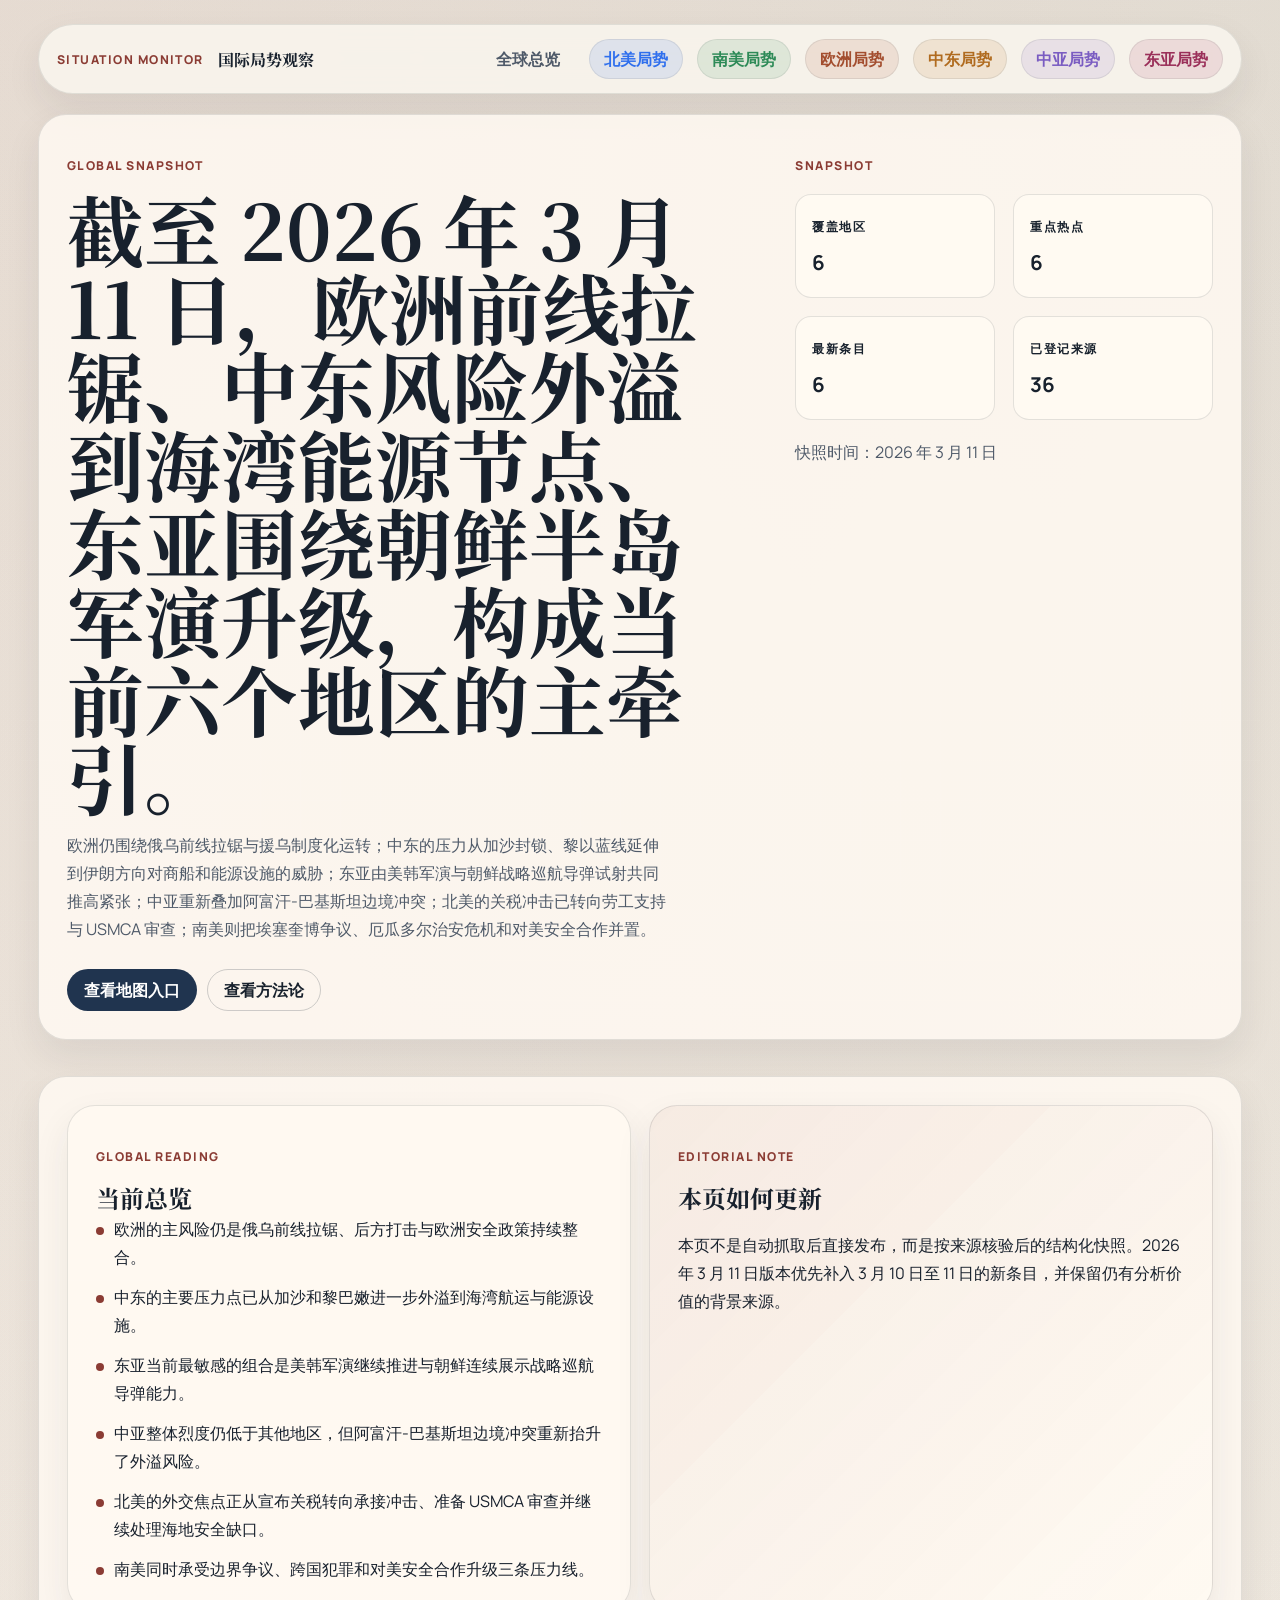
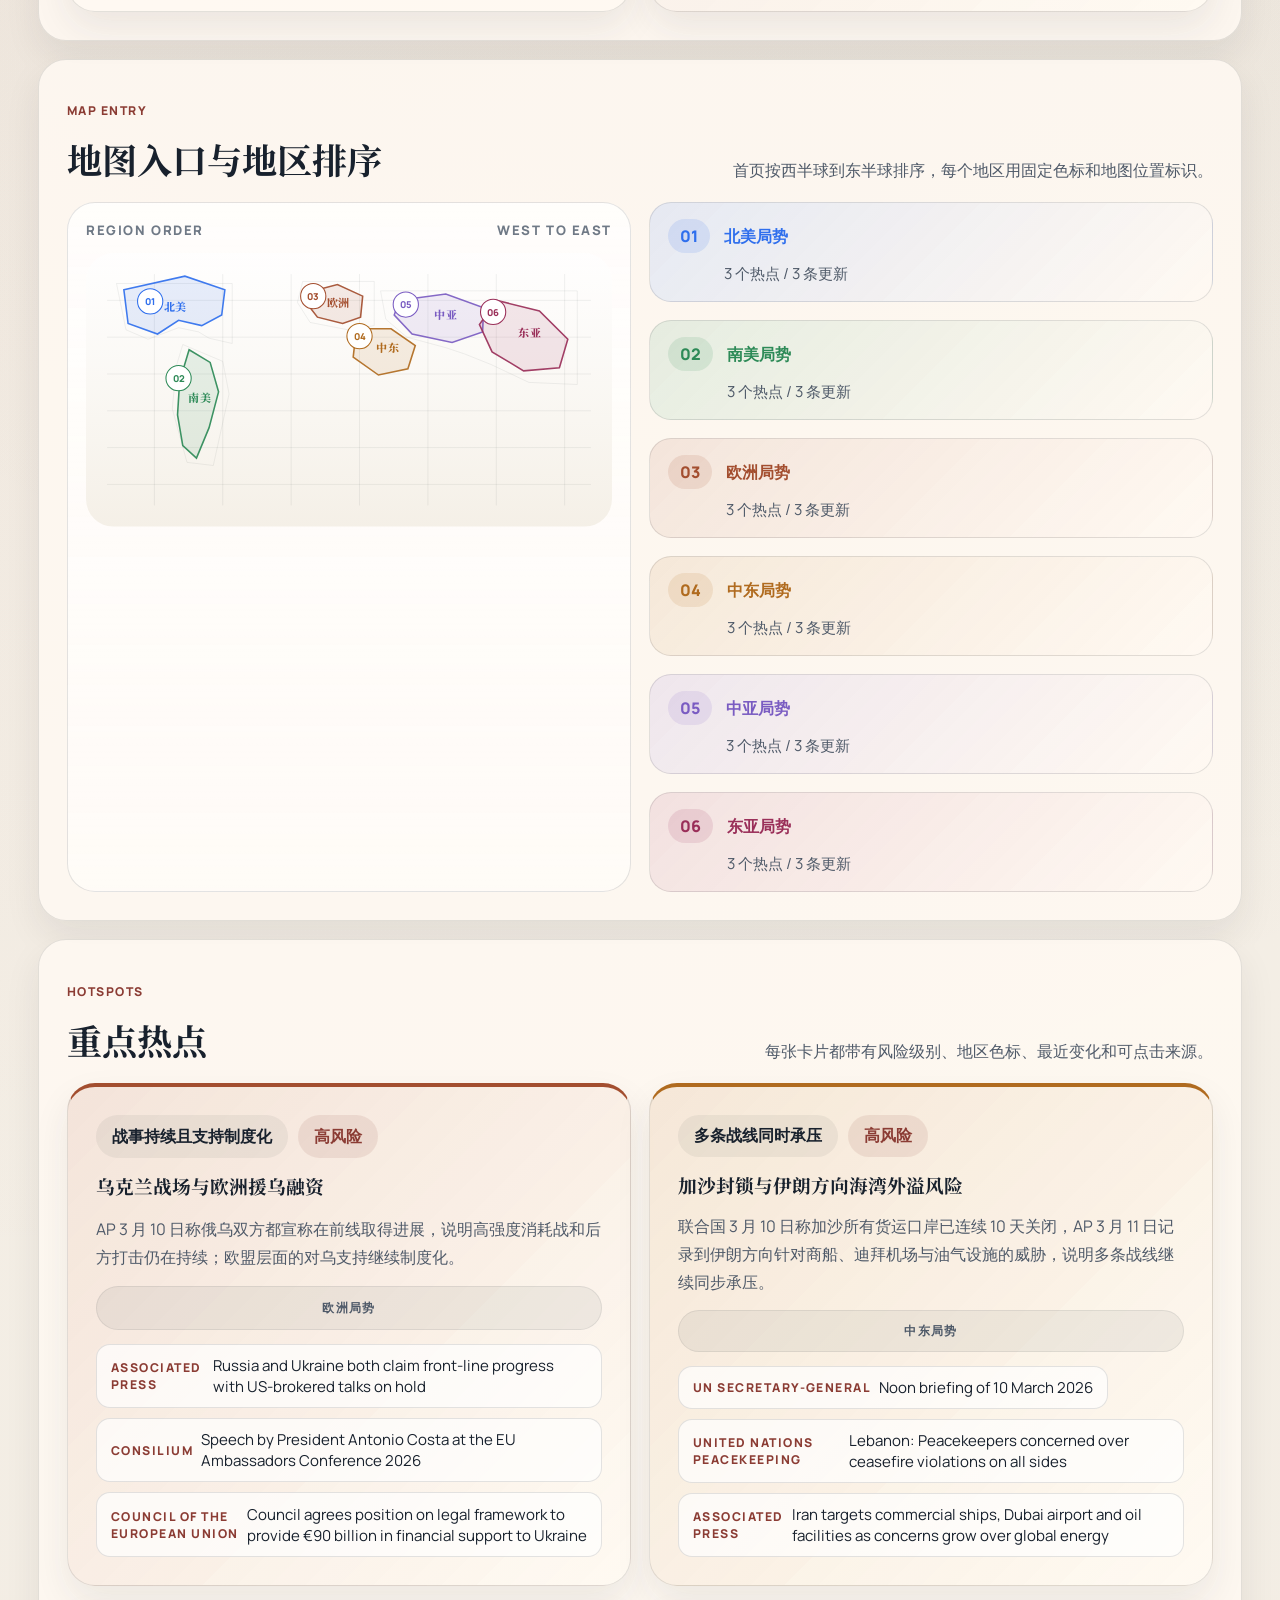
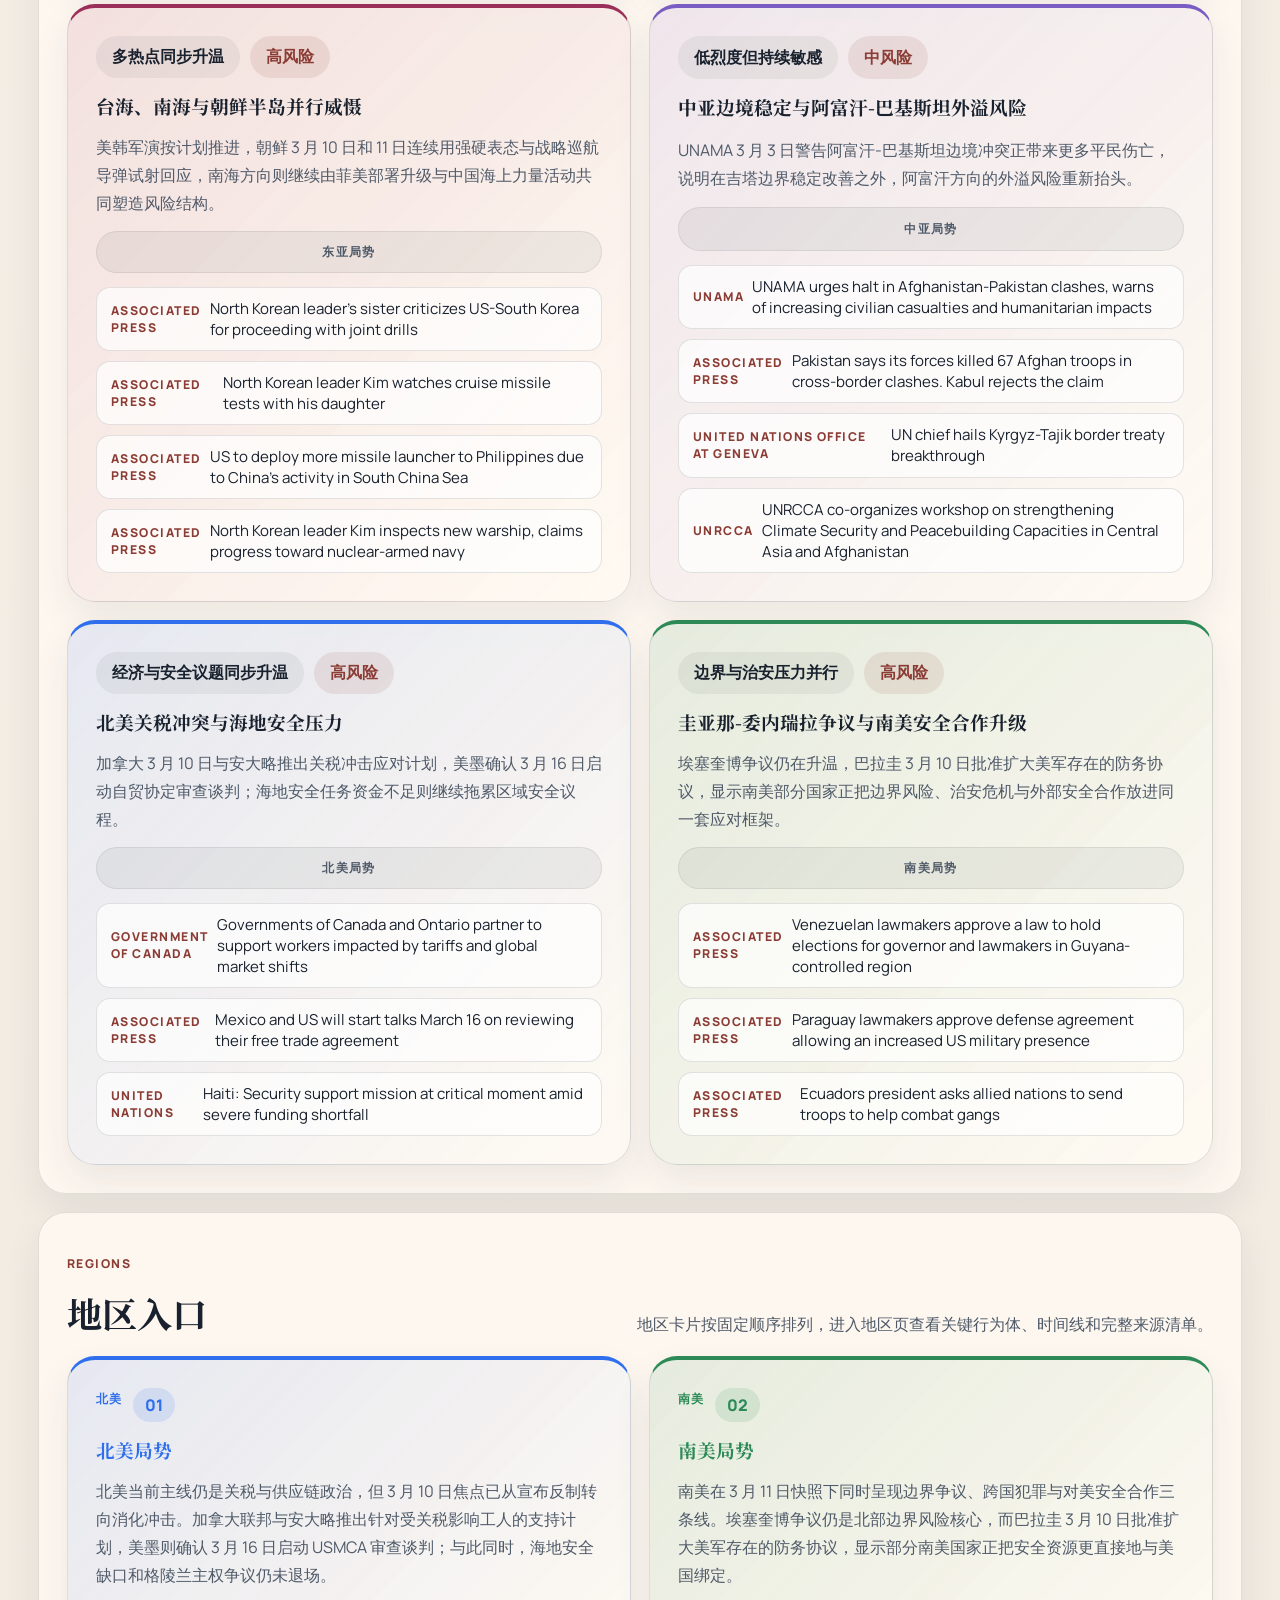
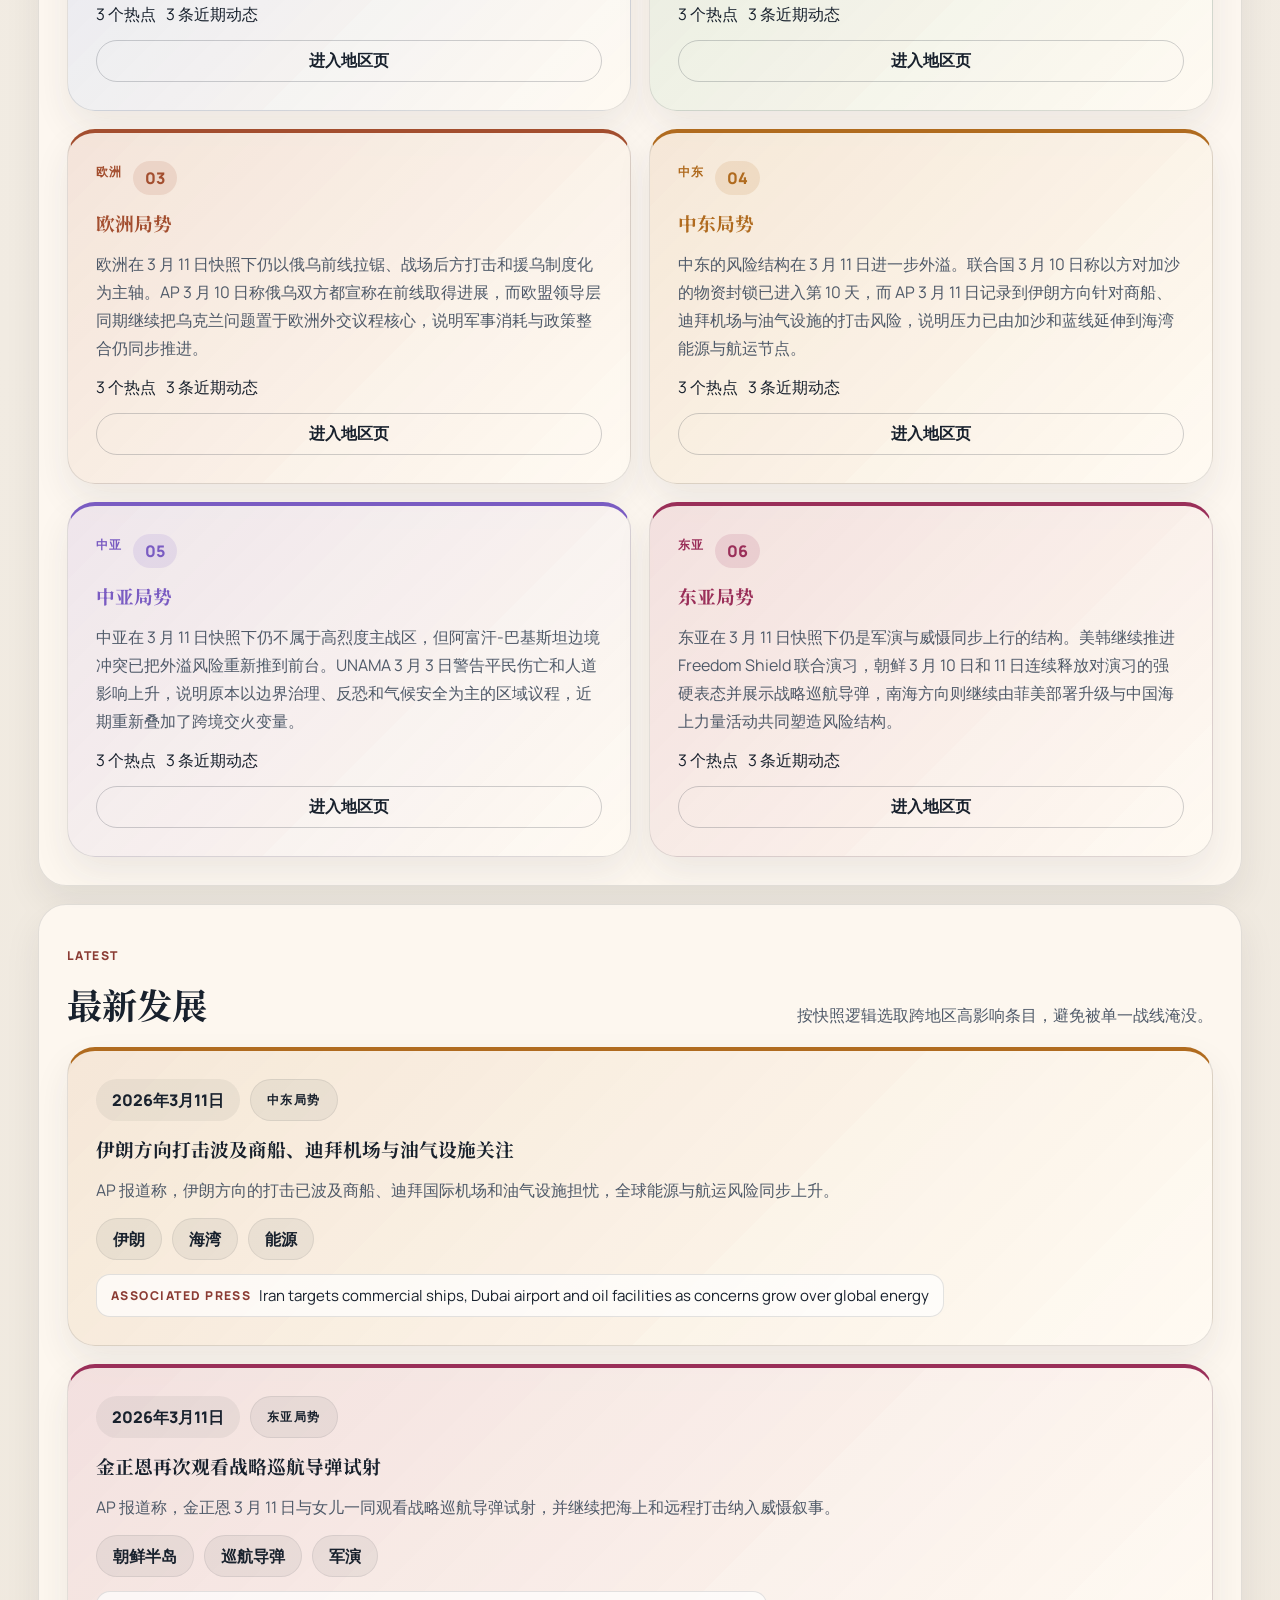
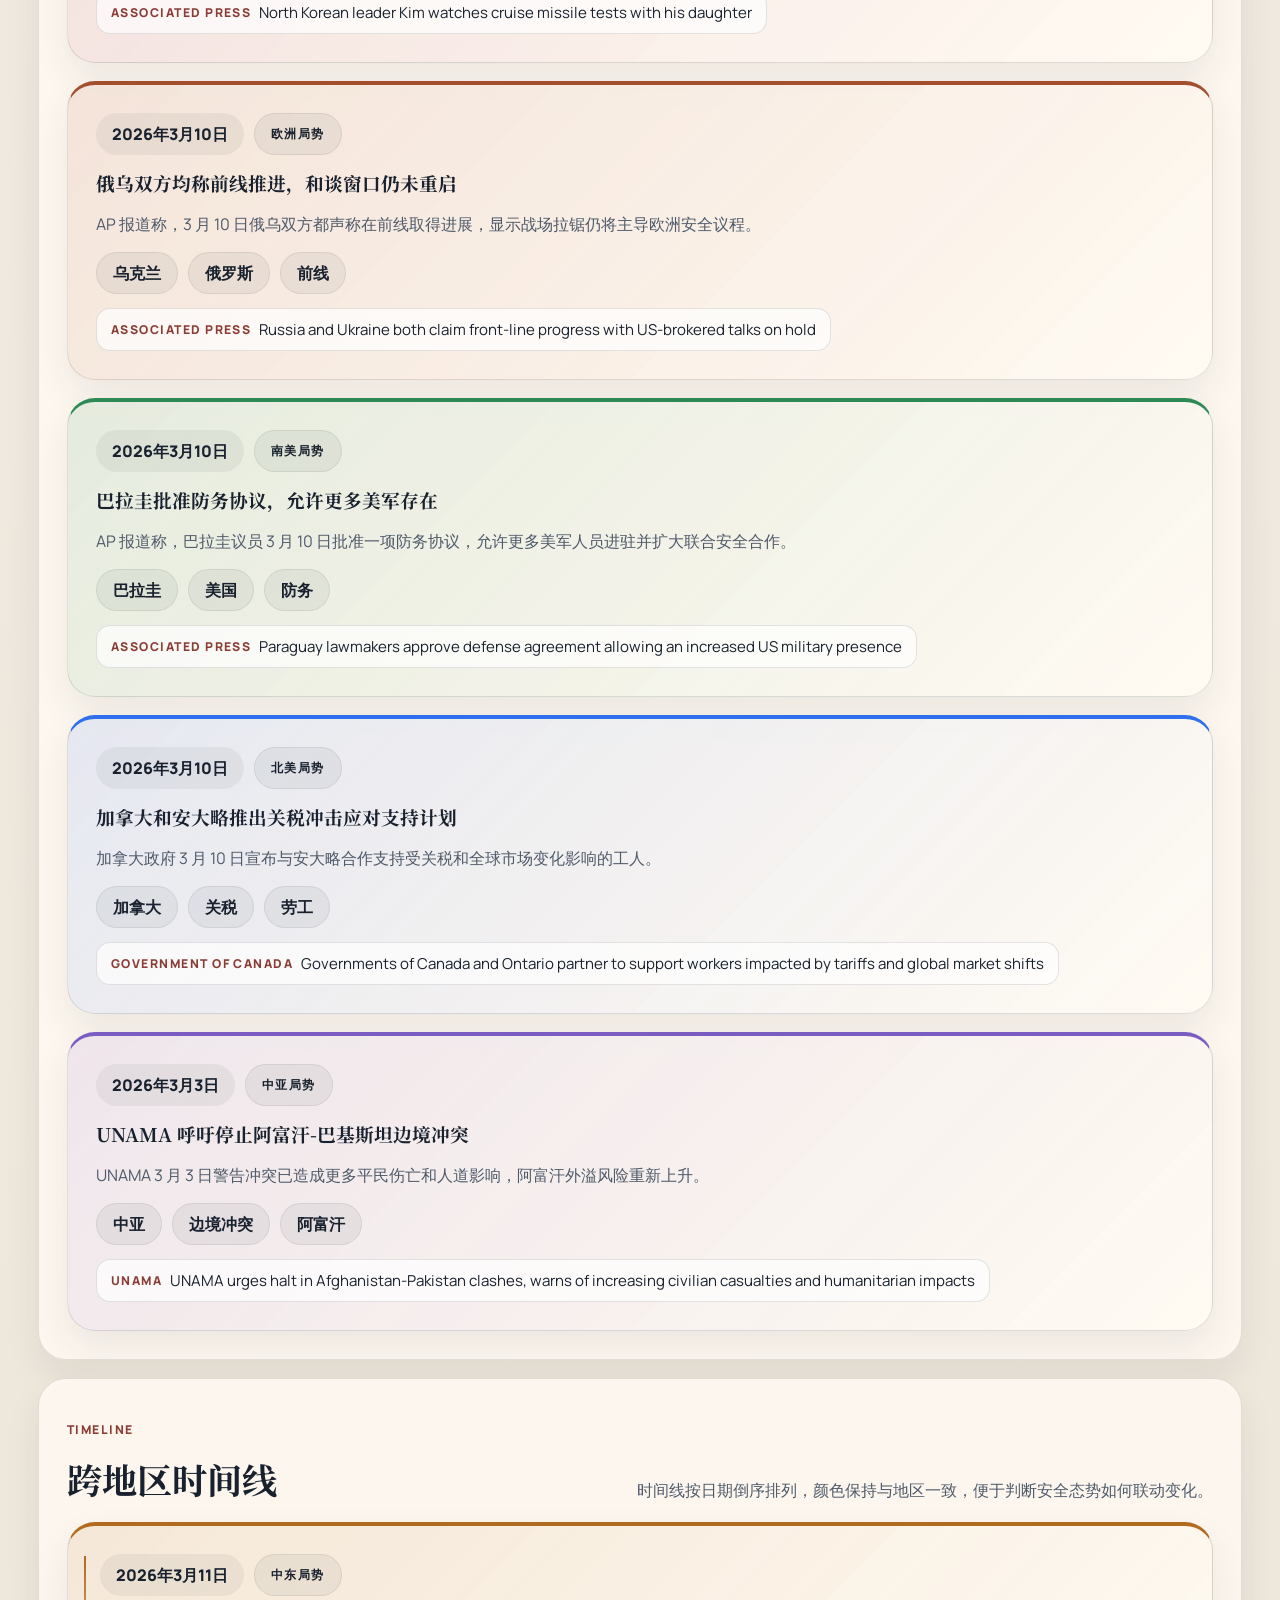
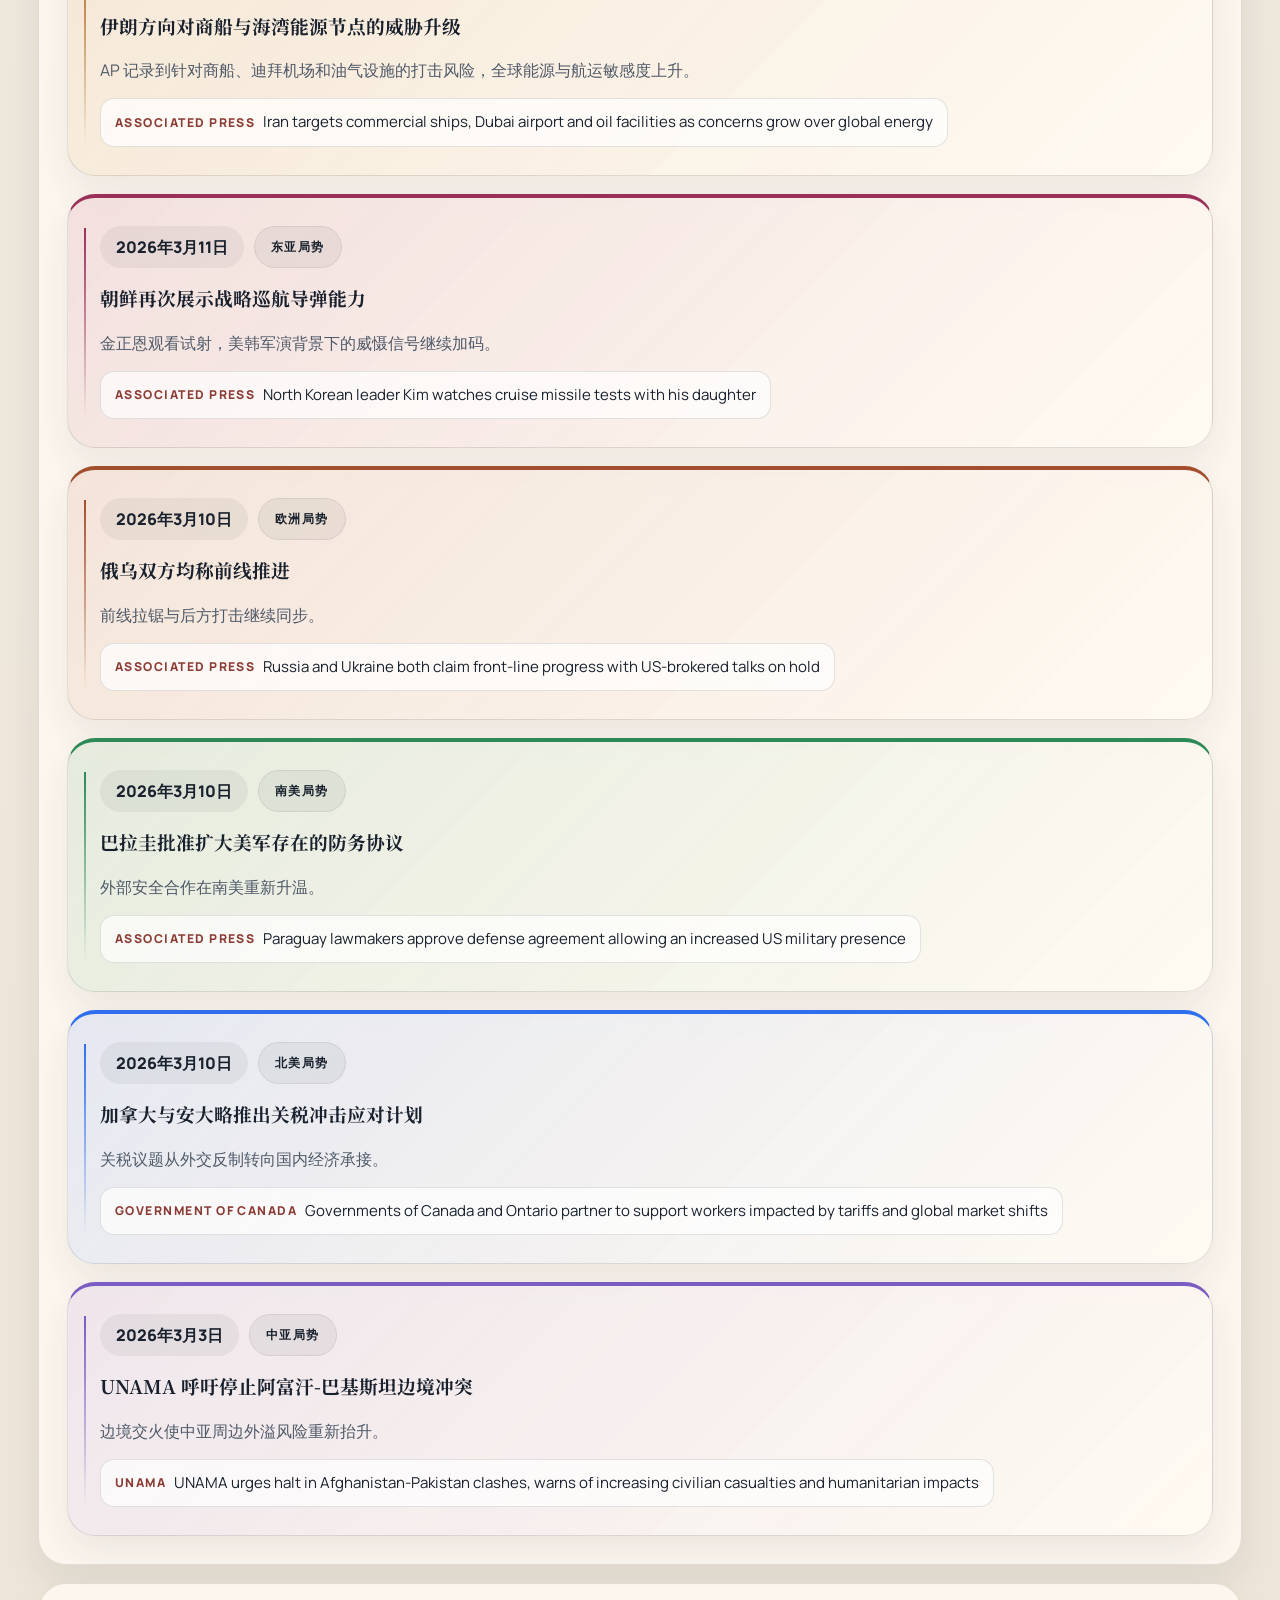
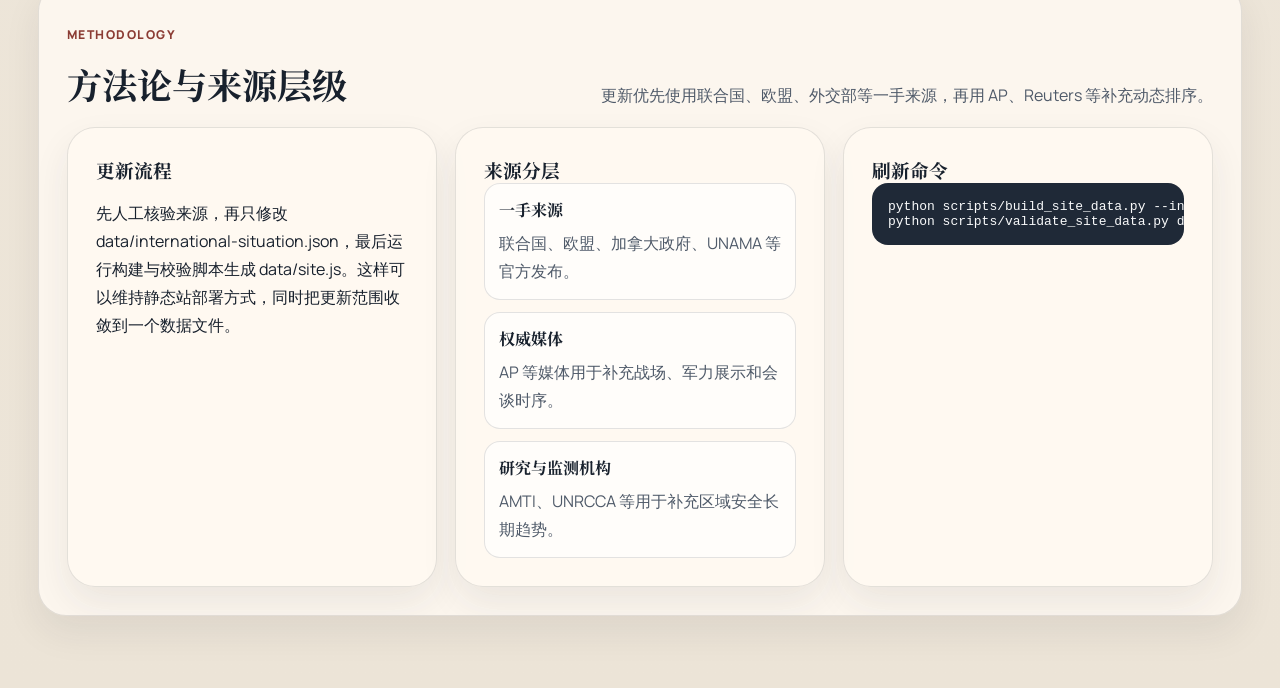
==== index.html @ 457fbe52 "Add files via upload" ====
<!DOCTYPE html>
<html lang="zh-CN">
  <head>
    <meta charset="UTF-8" />
    <meta name="viewport" content="width=device-width, initial-scale=1" />
    <meta name="theme-color" content="#f4efe6" />
    <title>国际局势观察</title>
    <meta
      name="description"
      content="基于可核验来源的全球与分地区国际局势快照，覆盖东亚、中亚、中东、欧洲、北美与南美。"
    />
    <link rel="preconnect" href="https://fonts.googleapis.com" />
    <link rel="preconnect" href="https://fonts.gstatic.com" crossorigin />
    <link
      href="https://fonts.googleapis.com/css2?family=Manrope:wght@400;500;700;800&family=Noto+Serif+SC:wght@600;700&display=swap"
      rel="stylesheet"
    />
    <link rel="stylesheet" href="./styles.css" />
    <script src="./data/site.js"></script>
    <script src="./app.js" defer></script>
  </head>
  <body data-page="home">
    <a class="skip-link" href="#main-content">跳到正文</a>

    <div class="page-shell">
      <div class="paper-noise" aria-hidden="true"></div>

      <header class="topbar">
        <a class="brand" href="./index.html">
          <span class="brand-kicker">Situation Monitor</span>
          <strong>国际局势观察</strong>
        </a>
        <nav class="topnav" id="topnav" aria-label="主导航"></nav>
      </header>

      <main id="main-content" class="main-layout">
        <section class="hero">
          <div class="hero-copy">
            <p class="eyebrow">Global Snapshot</p>
            <h1 id="hero-title">正在加载全球快照</h1>
            <p class="hero-summary" id="hero-dek"></p>
            <div class="hero-actions">
              <a class="button button-primary" href="#map-title">查看地图入口</a>
              <a class="button button-secondary" href="#methodology">查看方法论</a>
            </div>
          </div>

          <aside class="hero-panel" aria-label="数据状态">
            <p class="eyebrow">Snapshot</p>
            <ul class="stat-grid" id="stat-grid"></ul>
            <p class="hero-note" id="last-updated-label"></p>
          </aside>
        </section>

        <section class="section intro-grid">
          <article class="panel">
            <p class="section-kicker">Global Reading</p>
            <h2>当前总览</h2>
            <div class="bullet-list" id="overview-points"></div>
          </article>
          <article class="panel panel-emphasis">
            <p class="section-kicker">Editorial Note</p>
            <h2>本页如何更新</h2>
            <p id="snapshot-note"></p>
          </article>
        </section>

        <section class="section" aria-labelledby="map-title">
          <div class="section-header">
            <div>
              <p class="section-kicker">Map Entry</p>
              <h2 id="map-title">地图入口与地区排序</h2>
            </div>
            <p class="section-copy">首页按西半球到东半球排序，每个地区用固定色标和地图位置标识。</p>
          </div>
          <div class="map-layout">
            <div class="map-board" id="map-board" aria-label="世界分区入口图"></div>
            <div class="map-directory" id="map-directory"></div>
          </div>
        </section>

        <section class="section" id="hotspots" aria-labelledby="hotspots-title">
          <div class="section-header">
            <div>
              <p class="section-kicker">Hotspots</p>
              <h2 id="hotspots-title">重点热点</h2>
            </div>
            <p class="section-copy">每张卡片都带有风险级别、地区色标、最近变化和可点击来源。</p>
          </div>
          <div class="card-grid hotspot-grid" id="hotspot-grid"></div>
        </section>

        <section class="section" aria-labelledby="regions-title">
          <div class="section-header">
            <div>
              <p class="section-kicker">Regions</p>
              <h2 id="regions-title">地区入口</h2>
            </div>
            <p class="section-copy">地区卡片按固定顺序排列，进入地区页查看关键行为体、时间线和完整来源清单。</p>
          </div>
          <div class="card-grid region-grid" id="region-grid"></div>
        </section>

        <section class="section" aria-labelledby="latest-title">
          <div class="section-header">
            <div>
              <p class="section-kicker">Latest</p>
              <h2 id="latest-title">最新发展</h2>
            </div>
            <p class="section-copy">按快照逻辑选取跨地区高影响条目，避免被单一战线淹没。</p>
          </div>
          <div class="development-list" id="latest-list"></div>
        </section>

        <section class="section" aria-labelledby="timeline-title">
          <div class="section-header">
            <div>
              <p class="section-kicker">Timeline</p>
              <h2 id="timeline-title">跨地区时间线</h2>
            </div>
            <p class="section-copy">时间线按日期倒序排列，颜色保持与地区一致，便于判断安全态势如何联动变化。</p>
          </div>
          <ol class="timeline-list" id="timeline-list"></ol>
        </section>

        <section class="section" id="methodology" aria-labelledby="methodology-title">
          <div class="section-header">
            <div>
              <p class="section-kicker">Methodology</p>
              <h2 id="methodology-title">方法论与来源层级</h2>
            </div>
            <p class="section-copy">更新优先使用联合国、欧盟、外交部等一手来源，再用 AP、Reuters 等补充动态排序。</p>
          </div>
          <div class="method-grid">
            <article class="panel">
              <h3>更新流程</h3>
              <p id="update-process"></p>
            </article>
            <article class="panel">
              <h3>来源分层</h3>
              <div class="source-group-list" id="source-group-list"></div>
            </article>
            <article class="panel">
              <h3>刷新命令</h3>
              <pre class="command-block"><code>python scripts/build_site_data.py --input data/international-situation.json --output data/site.js
python scripts/validate_site_data.py data/international-situation.json</code></pre>
            </article>
          </div>
        </section>
      </main>
    </div>
  </body>
</html>
---- styles.css ----
:root {
  --paper: #f4efe6;
  --paper-strong: #fffaf2;
  --ink: #18212d;
  --ink-soft: #4f5a69;
  --ink-muted: #6f7986;
  --line: rgba(24, 33, 45, 0.12);
  --line-strong: rgba(24, 33, 45, 0.2);
  --navy: #20344f;
  --brick: #8b3c34;
  --shadow: 0 16px 36px rgba(34, 41, 52, 0.08);
  --radius-xl: 28px;
  --radius-lg: 22px;
  --radius-md: 16px;
  --max-width: 1240px;
}

html {
  scroll-behavior: smooth;
  scroll-padding-top: 96px;
}

*,
*::before,
*::after {
  box-sizing: border-box;
}

body {
  margin: 0;
  min-height: 100vh;
  color: var(--ink);
  background:
    radial-gradient(circle at top left, rgba(139, 60, 52, 0.09), transparent 28%),
    radial-gradient(circle at top right, rgba(96, 113, 94, 0.1), transparent 24%),
    linear-gradient(180deg, #f6f1e8 0%, #f1ebe2 50%, #ece4d7 100%);
  font-family: "Manrope", "PingFang SC", "Microsoft YaHei", sans-serif;
  text-rendering: optimizeLegibility;
  -webkit-font-smoothing: antialiased;
}

img {
  display: block;
  max-width: 100%;
}

a {
  color: inherit;
}

h1,
h2,
h3,
h4,
.brand strong {
  font-family: "Noto Serif SC", "Songti SC", serif;
}

p,
li,
dd,
dt,
text {
  line-height: 1.75;
}

.skip-link {
  position: absolute;
  left: 16px;
  top: 16px;
  transform: translateY(-180%);
  padding: 12px 16px;
  background: var(--navy);
  border-radius: 999px;
  color: #fff;
  z-index: 30;
}

.skip-link:focus-visible {
  transform: translateY(0);
}

.page-shell {
  position: relative;
  width: min(100%, var(--max-width));
  margin: 0 auto;
  padding: 24px 18px 72px;
}

.paper-noise {
  position: absolute;
  inset: 0;
  pointer-events: none;
  opacity: 0.5;
  background-image:
    linear-gradient(rgba(255, 255, 255, 0.12) 1px, transparent 1px),
    linear-gradient(90deg, rgba(255, 255, 255, 0.08) 1px, transparent 1px);
  background-size: 40px 40px;
  mask-image: linear-gradient(180deg, rgba(0, 0, 0, 0.4), transparent 90%);
}

.topbar,
.hero,
.section,
.panel,
.card,
.development-card,
.timeline-item,
.source-record {
  position: relative;
  z-index: 1;
}

.topbar {
  position: sticky;
  top: 12px;
  display: flex;
  align-items: center;
  justify-content: space-between;
  gap: 16px;
  margin-bottom: 20px;
  padding: 14px 18px;
  border: 1px solid rgba(24, 33, 45, 0.1);
  border-radius: 999px;
  background: rgba(250, 246, 238, 0.86);
  backdrop-filter: blur(12px);
  box-shadow: var(--shadow);
}

.brand,
.topnav {
  display: flex;
  align-items: center;
  gap: 14px;
}

.brand {
  text-decoration: none;
}

.brand-kicker,
.eyebrow,
.section-kicker,
.stat-label,
.mini-label,
.source-publisher {
  text-transform: uppercase;
  letter-spacing: 0.12em;
  font-size: 0.76rem;
  font-weight: 800;
}

.brand-kicker,
.eyebrow,
.section-kicker,
.source-publisher {
  color: var(--brick);
}

.topnav {
  flex-wrap: wrap;
  justify-content: flex-end;
}

.topnav a,
.inline-link,
.source-link,
.source-chip,
.map-list-item {
  text-decoration: none;
}

.topnav a {
  min-height: 40px;
  padding: 0 14px;
  border-radius: 999px;
  border: 1px solid transparent;
  display: inline-flex;
  align-items: center;
  font-weight: 700;
  color: var(--ink-soft);
}

.topnav a[data-region-id] {
  background: var(--region-soft, transparent);
  border-color: rgba(24, 33, 45, 0.08);
  color: var(--region-accent, var(--ink));
}

.main-layout,
.hero,
.intro-grid,
.method-grid,
.card-grid,
.development-list,
.timeline-list,
.source-register,
.stat-grid,
.map-layout,
.map-directory {
  display: grid;
  gap: 18px;
}

.hero {
  grid-template-columns: minmax(0, 1.2fr) minmax(320px, 0.8fr);
  margin-bottom: 18px;
}

.hero,
.section,
.panel,
.card,
.development-card,
.timeline-item,
.source-record {
  border-radius: var(--radius-xl);
  border: 1px solid var(--line);
  background: rgba(255, 250, 242, 0.84);
  box-shadow: var(--shadow);
  overflow: hidden;
}

.hero-copy,
.hero-panel,
.section,
.panel,
.card,
.development-card,
.timeline-item,
.source-record {
  padding: 28px;
}

.hero-copy {
  display: grid;
  align-content: start;
}

.hero h1 {
  margin: 0;
  font-size: clamp(2.5rem, 6vw, 4.8rem);
  line-height: 1.02;
}

.region-hero h1 {
  font-size: clamp(2.2rem, 5vw, 4rem);
}

.region-themed {
  background:
    linear-gradient(135deg, var(--region-soft, rgba(139, 60, 52, 0.1)), rgba(255, 255, 255, 0)),
    rgba(255, 250, 242, 0.9);
  border-color: rgba(24, 33, 45, 0.08);
}

.hero-summary,
.section-copy,
.hero-note,
.source-note,
.card p,
.development-card p,
.timeline-item p {
  margin: 0;
  color: var(--ink-soft);
}

.hero-summary {
  margin-top: 16px;
  max-width: 60ch;
}

.hero-actions,
.card-topline,
.tag-row,
.chip-list,
.source-chip-row,
.card-metrics,
.timeline-head {
  display: flex;
  flex-wrap: wrap;
  gap: 10px;
}

.hero-actions {
  margin-top: 26px;
}

.button,
.status-pill,
.risk-pill,
.topic-chip,
.actor-chip,
.date-label,
.mini-label,
.inline-link,
.region-order,
.map-list-index {
  min-height: 42px;
  display: inline-flex;
  align-items: center;
  justify-content: center;
  padding: 0 16px;
  border-radius: 999px;
  font-weight: 800;
}

.button {
  text-decoration: none;
  border: 1px solid transparent;
}

.button-primary {
  background: var(--navy);
  color: #fff;
}

.button-secondary,
.inline-link {
  background: transparent;
  color: var(--ink);
  border: 1px solid var(--line-strong);
}

.stat-grid {
  margin: 18px 0;
  padding: 0;
  list-style: none;
  grid-template-columns: repeat(2, minmax(0, 1fr));
}

.stat-grid li {
  padding: 16px;
  border-radius: var(--radius-md);
  border: 1px solid var(--line);
  background: var(--paper-strong);
}

.stat-grid strong,
.region-stamp {
  display: block;
  margin-top: 6px;
  font-size: 1.28rem;
}

.section-header {
  display: flex;
  align-items: end;
  justify-content: space-between;
  gap: 18px;
  margin-bottom: 18px;
}

.section-header h2,
.panel h2,
.panel h3,
.source-record h3,
.development-card h3,
.card h3,
.timeline-item h3 {
  margin: 0;
}

.section-header h2 {
  font-size: clamp(1.5rem, 3vw, 2.2rem);
}

.intro-grid,
.two-column-section,
.map-layout {
  grid-template-columns: repeat(2, minmax(0, 1fr));
}

.panel-emphasis {
  background:
    linear-gradient(135deg, rgba(139, 60, 52, 0.08), rgba(255, 255, 255, 0)),
    rgba(255, 250, 242, 0.88);
}

.bullet-list {
  display: grid;
  gap: 12px;
}

.bullet-list p {
  margin: 0;
  padding-left: 18px;
  position: relative;
}

.bullet-list p::before {
  content: "";
  position: absolute;
  left: 0;
  top: 0.75em;
  width: 8px;
  height: 8px;
  border-radius: 999px;
  background: var(--brick);
}

.map-board {
  padding: 18px;
  border-radius: var(--radius-xl);
  border: 1px solid var(--line);
  background:
    linear-gradient(180deg, rgba(255, 255, 255, 0.78), rgba(255, 255, 255, 0.38)),
    rgba(255, 250, 242, 0.84);
}

.map-shell-world {
  display: grid;
  gap: 14px;
}

.map-headerline {
  display: flex;
  justify-content: space-between;
  gap: 12px;
  color: var(--ink-muted);
  font-size: 0.82rem;
  font-weight: 800;
  text-transform: uppercase;
  letter-spacing: 0.12em;
}

.world-map-svg {
  width: 100%;
  height: auto;
  display: block;
  border-radius: var(--radius-xl);
  overflow: hidden;
}

.map-grid path,
.map-outline path {
  fill: none;
  stroke: rgba(24, 33, 45, 0.12);
  stroke-width: 1;
}

.map-region-shape {
  transition: transform 160ms ease, filter 160ms ease, opacity 160ms ease;
  opacity: 0.92;
}

.map-region-link:hover .map-region-shape,
.map-region-link:focus .map-region-shape {
  filter: saturate(1.15);
  opacity: 1;
}

.map-region-number {
  font: 800 18px "Manrope", sans-serif;
}

.map-region-label {
  font: 800 21px "Noto Serif SC", serif;
  letter-spacing: 0.04em;
}

.map-directory {
  align-content: start;
}

.map-list-item {
  display: grid;
  grid-template-columns: auto 1fr;
  gap: 10px 14px;
  align-items: center;
  padding: 16px 18px;
  border-radius: var(--radius-lg);
  border: 1px solid var(--line);
  background:
    linear-gradient(135deg, var(--region-soft, rgba(139, 60, 52, 0.08)), rgba(255, 255, 255, 0)),
    rgba(255, 250, 242, 0.84);
}

.map-list-name {
  font-weight: 800;
  color: var(--region-accent, var(--ink));
}

.map-list-meta {
  grid-column: 2;
  color: var(--ink-soft);
  font-size: 0.95rem;
}

.map-list-index,
.region-order {
  background: var(--region-soft, rgba(24, 33, 45, 0.08));
  color: var(--region-accent, var(--ink));
  min-height: 34px;
  padding: 0 12px;
}

.hotspot-grid,
.region-grid {
  grid-template-columns: repeat(2, minmax(0, 1fr));
}

.card,
.development-card,
.timeline-item,
.source-record {
  display: grid;
  gap: 14px;
}

.region-card,
.hotspot-card,
.development-card,
.timeline-item {
  border-top: 4px solid var(--region-accent, var(--brick));
  background:
    linear-gradient(135deg, var(--region-soft, rgba(139, 60, 52, 0.08)), rgba(255, 255, 255, 0)),
    rgba(255, 250, 242, 0.88);
}

.region-card .section-kicker,
.region-card h3,
.region-order,
.map-list-name {
  color: var(--region-accent, var(--ink));
}

.status-pill,
.date-label,
.topic-chip,
.actor-chip,
.mini-label,
.source-chip {
  background: rgba(24, 33, 45, 0.06);
  color: var(--ink);
}

.actor-chip,
.mini-label,
.topic-chip {
  border: 1px solid rgba(24, 33, 45, 0.08);
}

.risk-pill {
  background: rgba(139, 60, 52, 0.1);
  color: var(--brick);
}

.source-chip,
.source-link {
  padding: 10px 14px;
  border: 1px solid var(--line);
  border-radius: 14px;
  background: rgba(255, 255, 255, 0.7);
  font-size: 0.94rem;
}

.source-chip {
  display: inline-flex;
  align-items: center;
  gap: 8px;
}

.development-list,
.timeline-list,
.source-register {
  padding: 0;
  margin: 0;
}

.timeline-list {
  list-style: none;
}

.timeline-item {
  position: relative;
  padding-left: 32px;
}

.timeline-item::before {
  content: "";
  position: absolute;
  left: 16px;
  top: 30px;
  bottom: 30px;
  width: 2px;
  background: linear-gradient(180deg, var(--region-accent, var(--brick)), rgba(139, 60, 52, 0));
}

.source-register {
  grid-template-columns: repeat(2, minmax(0, 1fr));
}

.meta-list {
  margin: 0;
  display: grid;
  gap: 12px;
}

.meta-list div {
  display: grid;
  gap: 4px;
}

.meta-list dt {
  color: var(--ink-muted);
  font-weight: 700;
}

.meta-list dd {
  margin: 0;
}

.method-grid {
  grid-template-columns: repeat(3, minmax(0, 1fr));
}

.source-group-list {
  display: grid;
  gap: 12px;
}

.source-group {
  padding: 14px;
  border: 1px solid var(--line);
  border-radius: var(--radius-md);
  background: rgba(255, 255, 255, 0.62);
}

.source-group h4 {
  margin: 0 0 8px;
}

.source-group p {
  margin: 0;
  color: var(--ink-soft);
}

.command-block {
  margin: 0;
  padding: 16px;
  border-radius: var(--radius-md);
  background: #1f2937;
  color: #f9fafb;
  overflow: auto;
}

:focus-visible {
  outline: 3px solid rgba(32, 52, 79, 0.65);
  outline-offset: 3px;
}

@media (hover: hover) {
  .button:hover,
  .inline-link:hover,
  .topnav a:hover,
  .source-link:hover,
  .source-chip:hover,
  .map-list-item:hover {
    transform: translateY(-1px);
  }
}

@media (max-width: 1040px) {
  .hero,
  .intro-grid,
  .two-column-section,
  .method-grid,
  .source-register,
  .hotspot-grid,
  .region-grid,
  .map-layout {
    grid-template-columns: 1fr;
  }

  .section-header,
  .topbar {
    flex-direction: column;
    align-items: start;
  }

  .topnav {
    justify-content: start;
  }
}

@media (max-width: 720px) {
  .page-shell {
    padding: 16px 12px 40px;
  }

  .hero-copy,
  .hero-panel,
  .section,
  .panel,
  .card,
  .development-card,
  .timeline-item,
  .source-record,
  .map-board {
    padding: 22px;
  }

  .stat-grid {
    grid-template-columns: 1fr;
  }

  .topbar {
    border-radius: 24px;
  }

  .map-region-label {
    font-size: 17px;
  }

  .map-region-number {
    font-size: 15px;
  }
}

@media (prefers-reduced-motion: reduce) {
  html {
    scroll-behavior: auto;
  }

  *,
  *::before,
  *::after {
    animation: none !important;
    transition: none !important;
  }
}
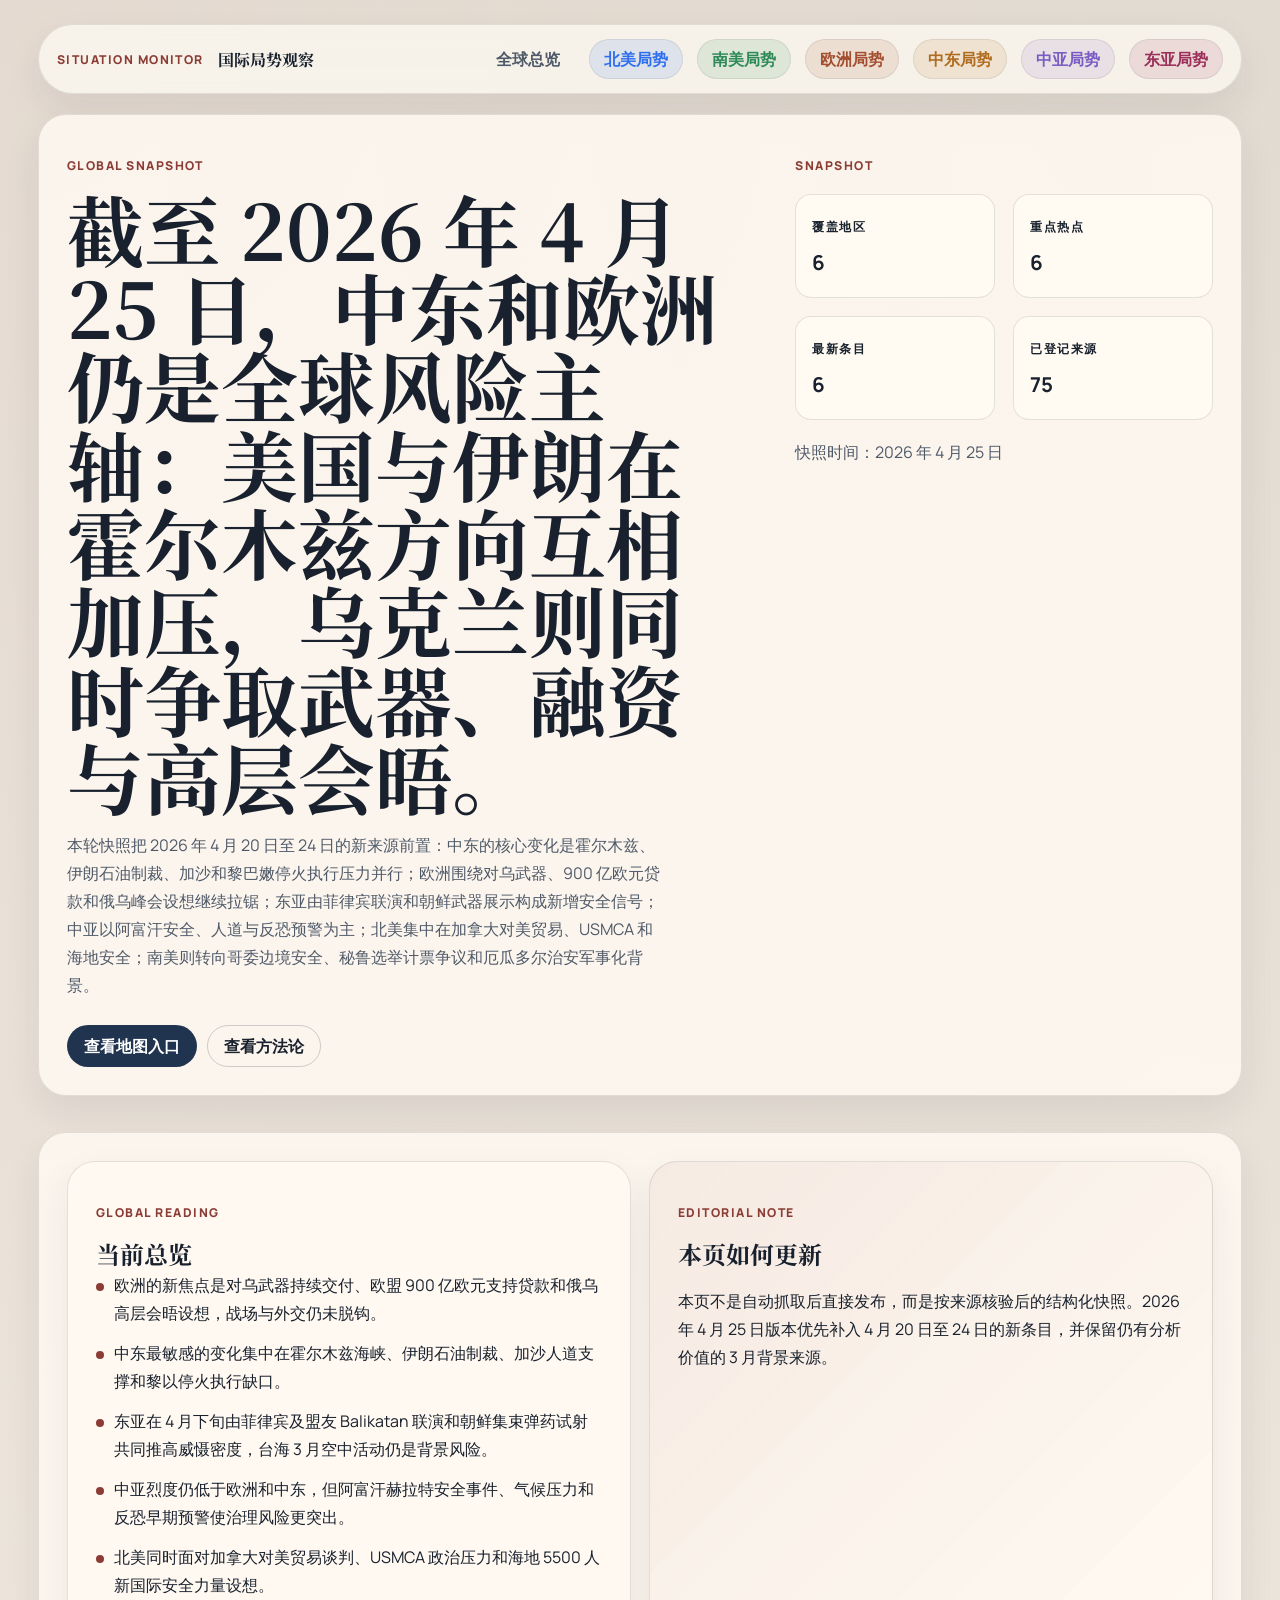
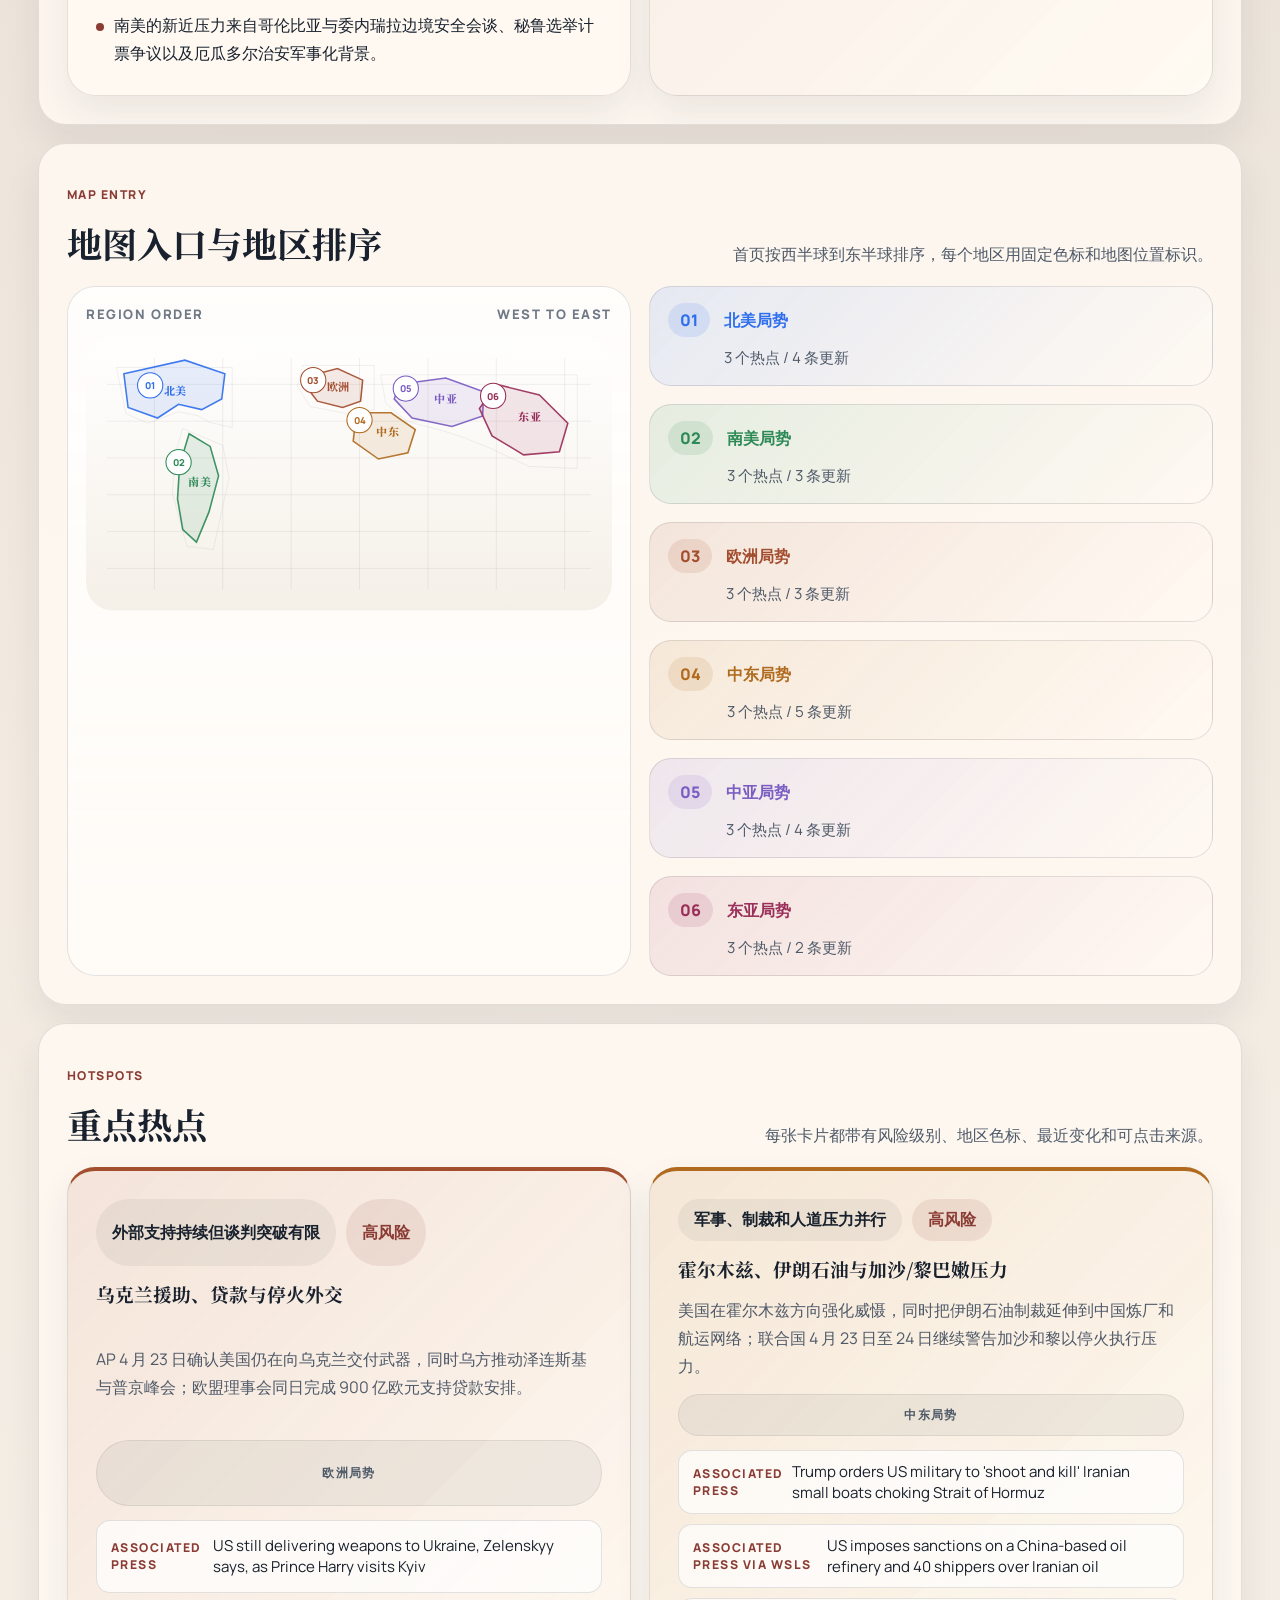
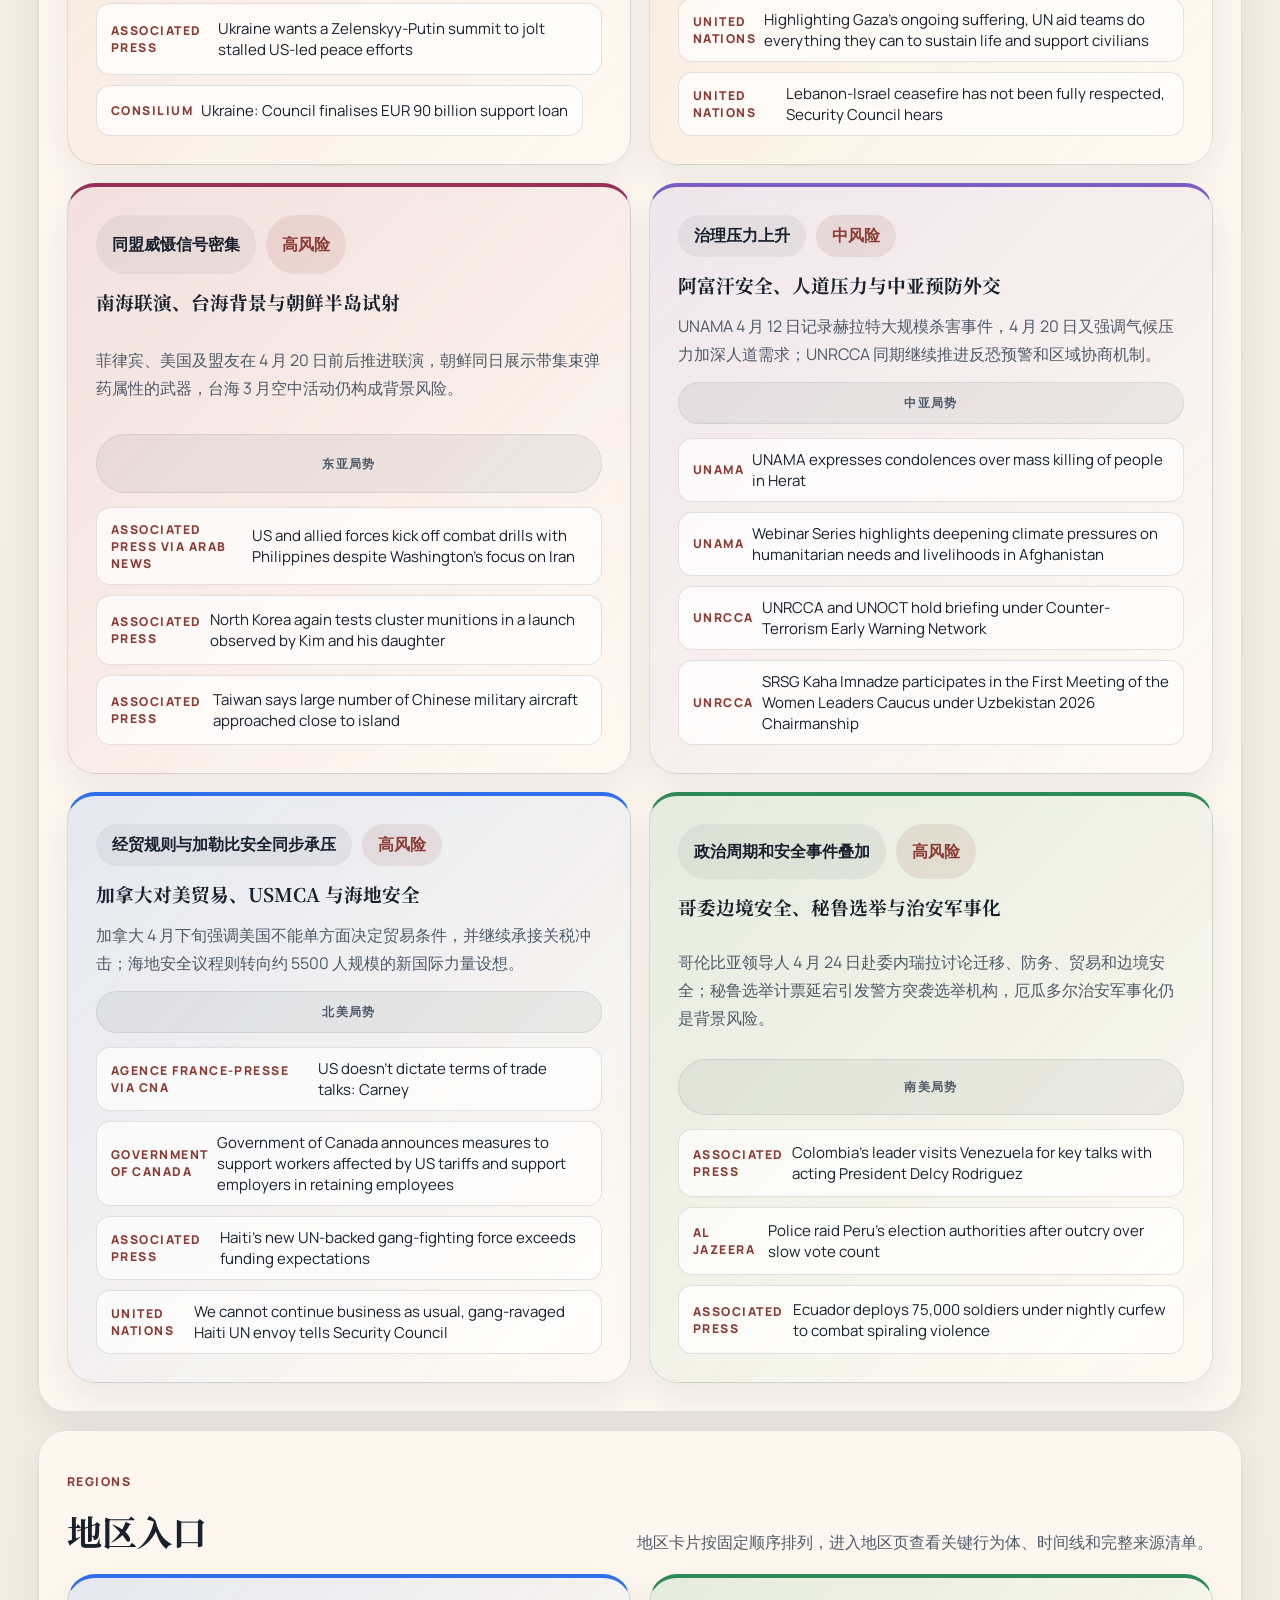
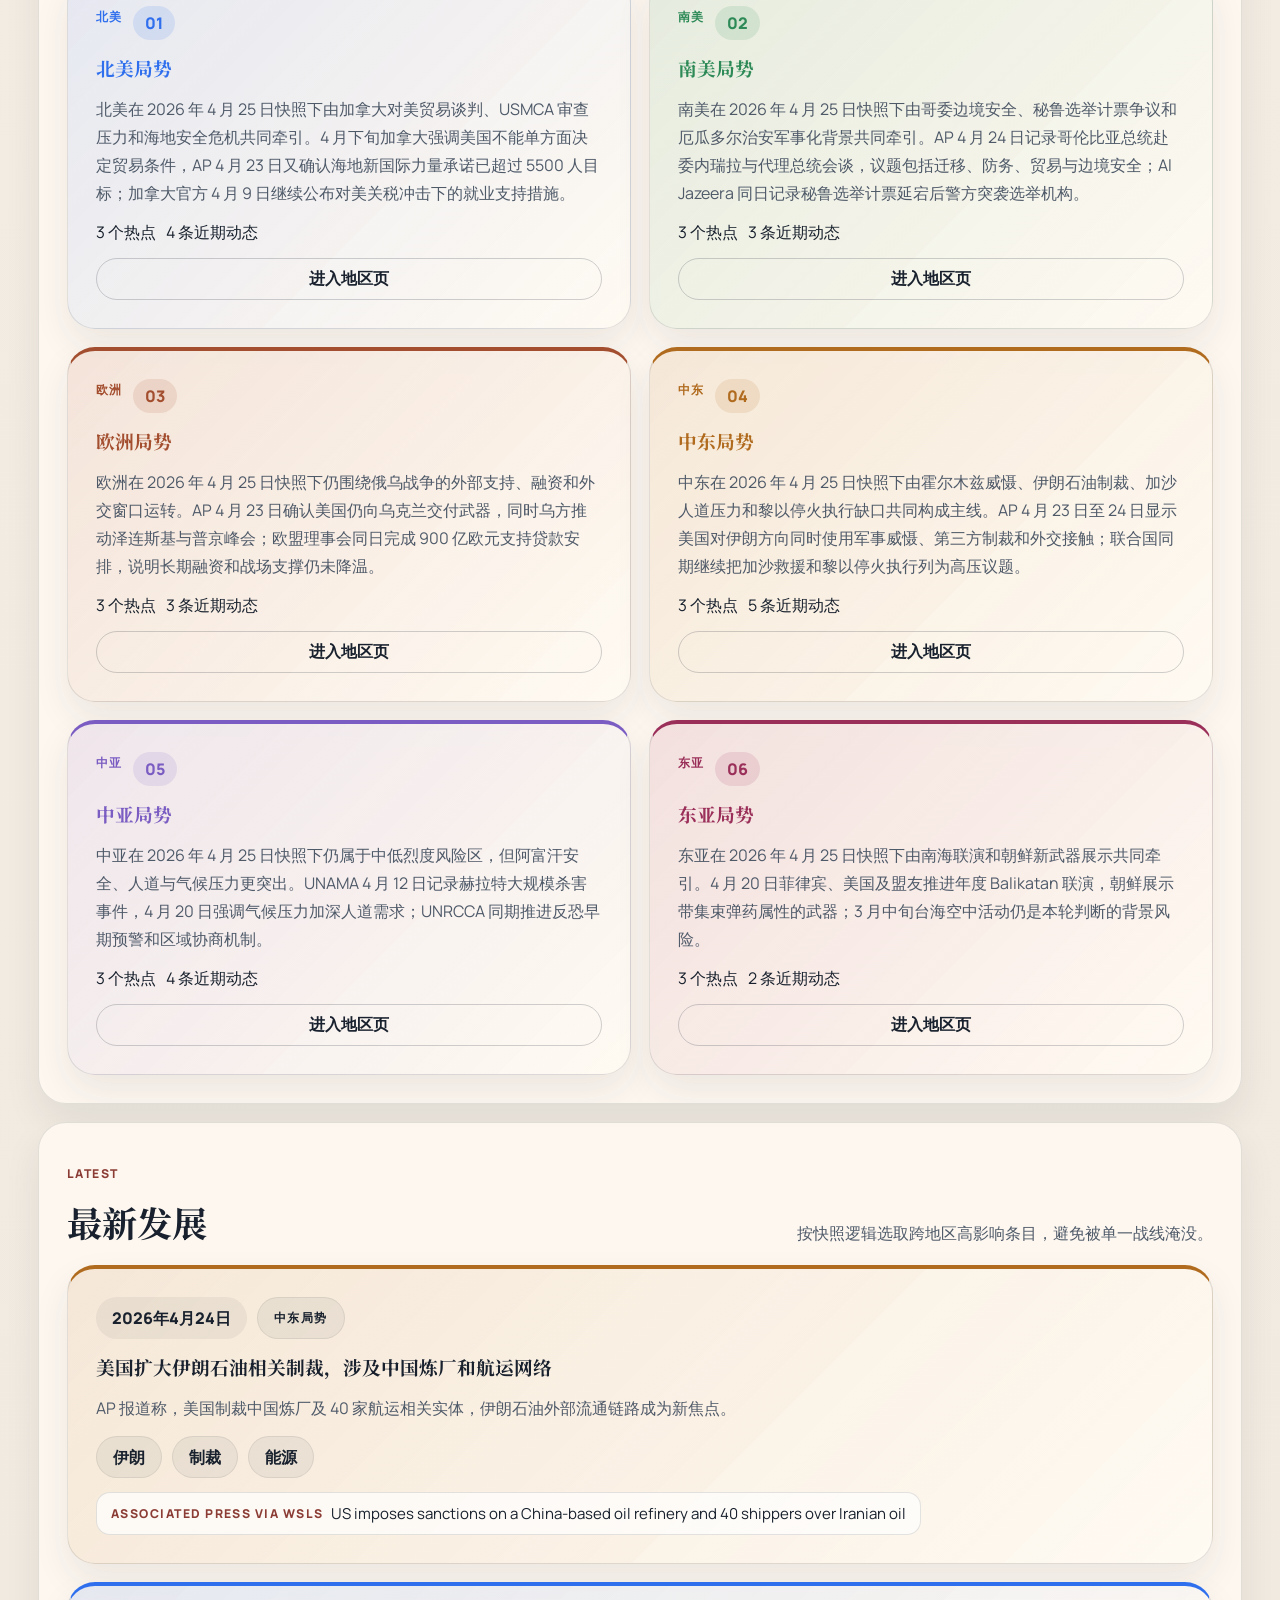
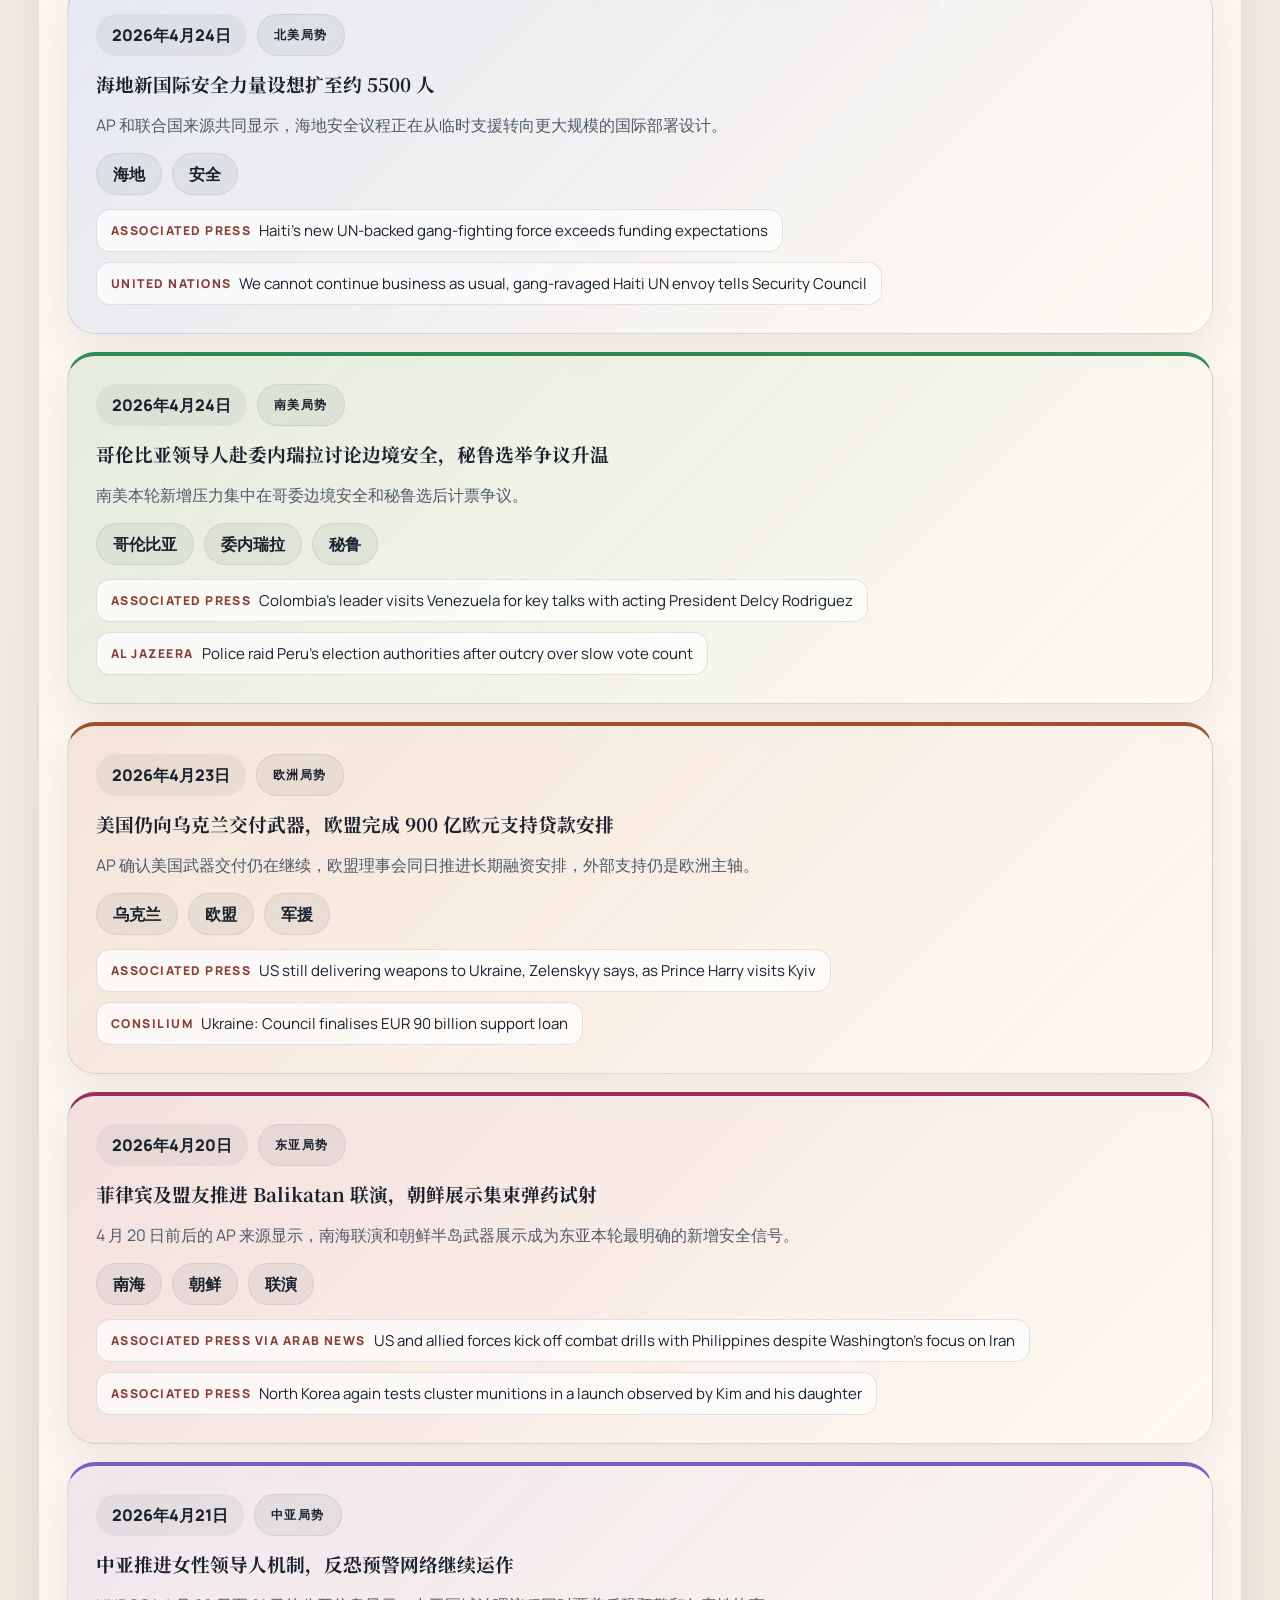
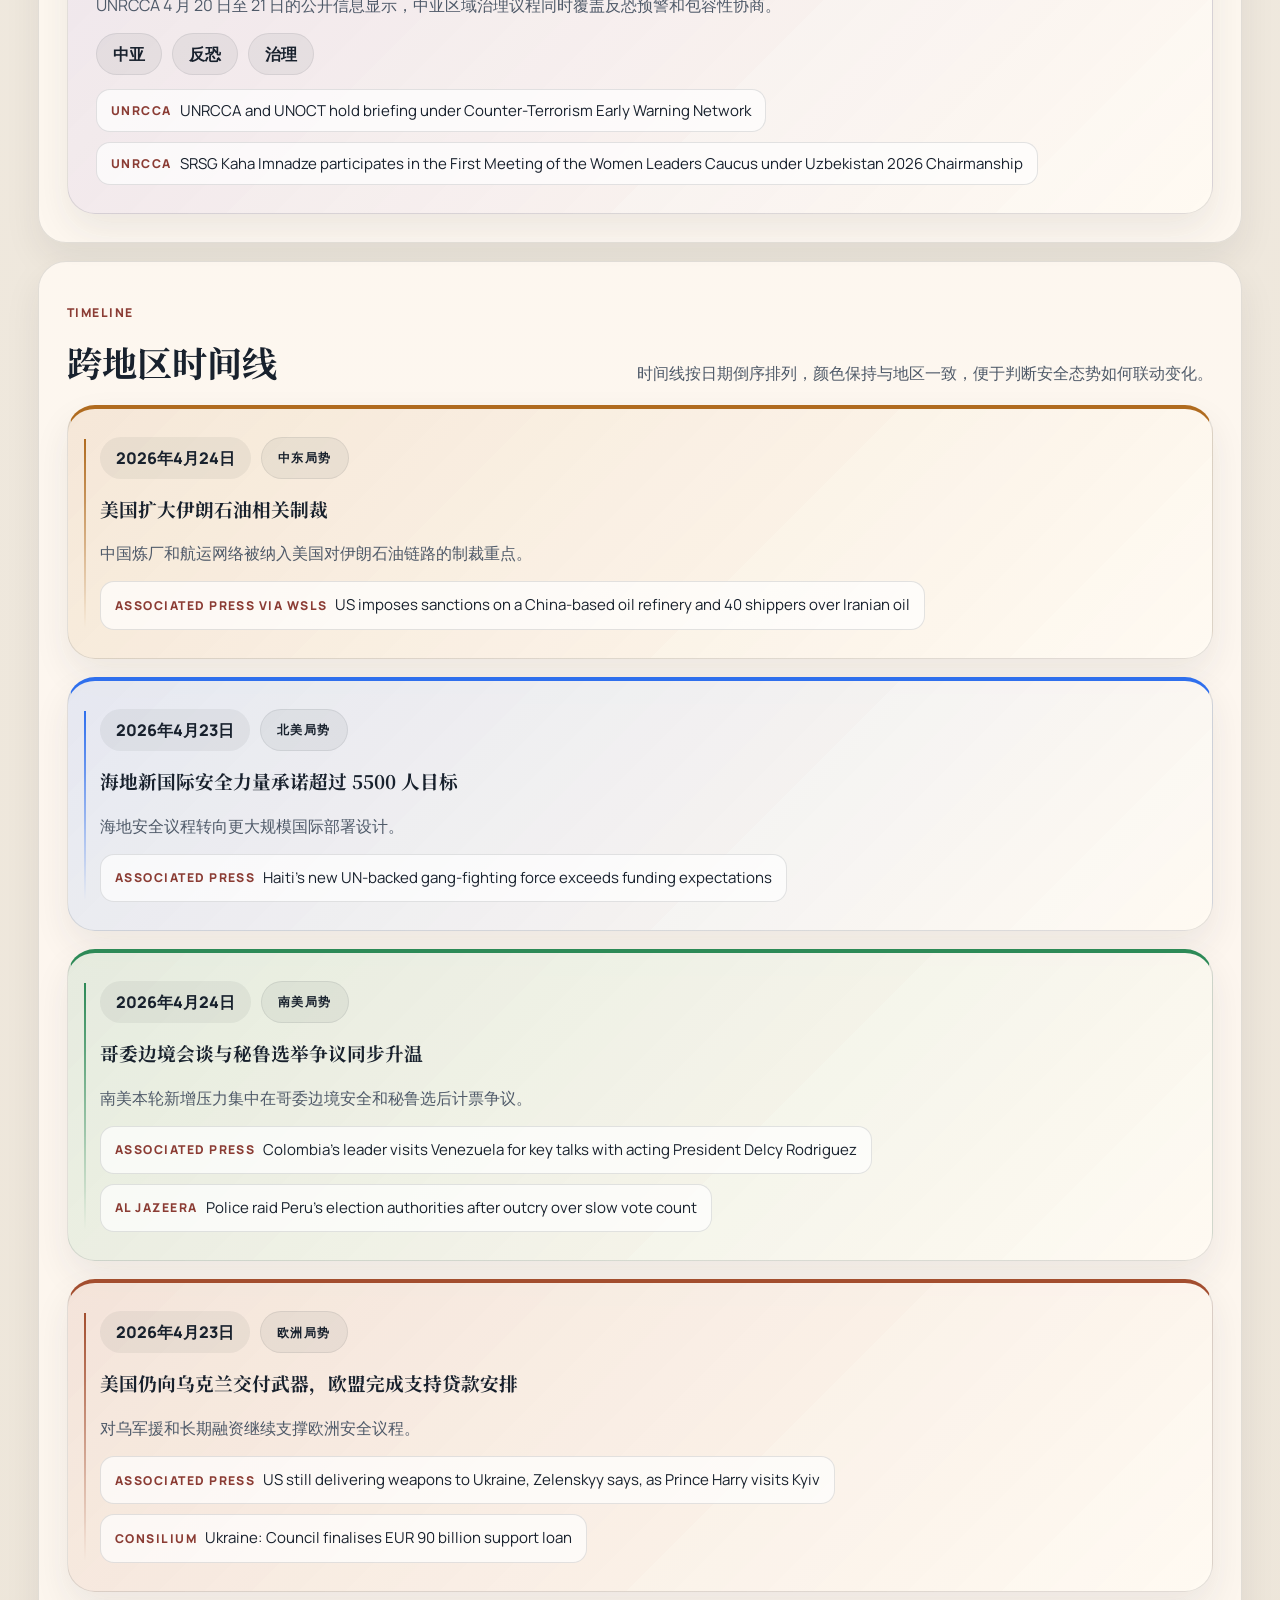
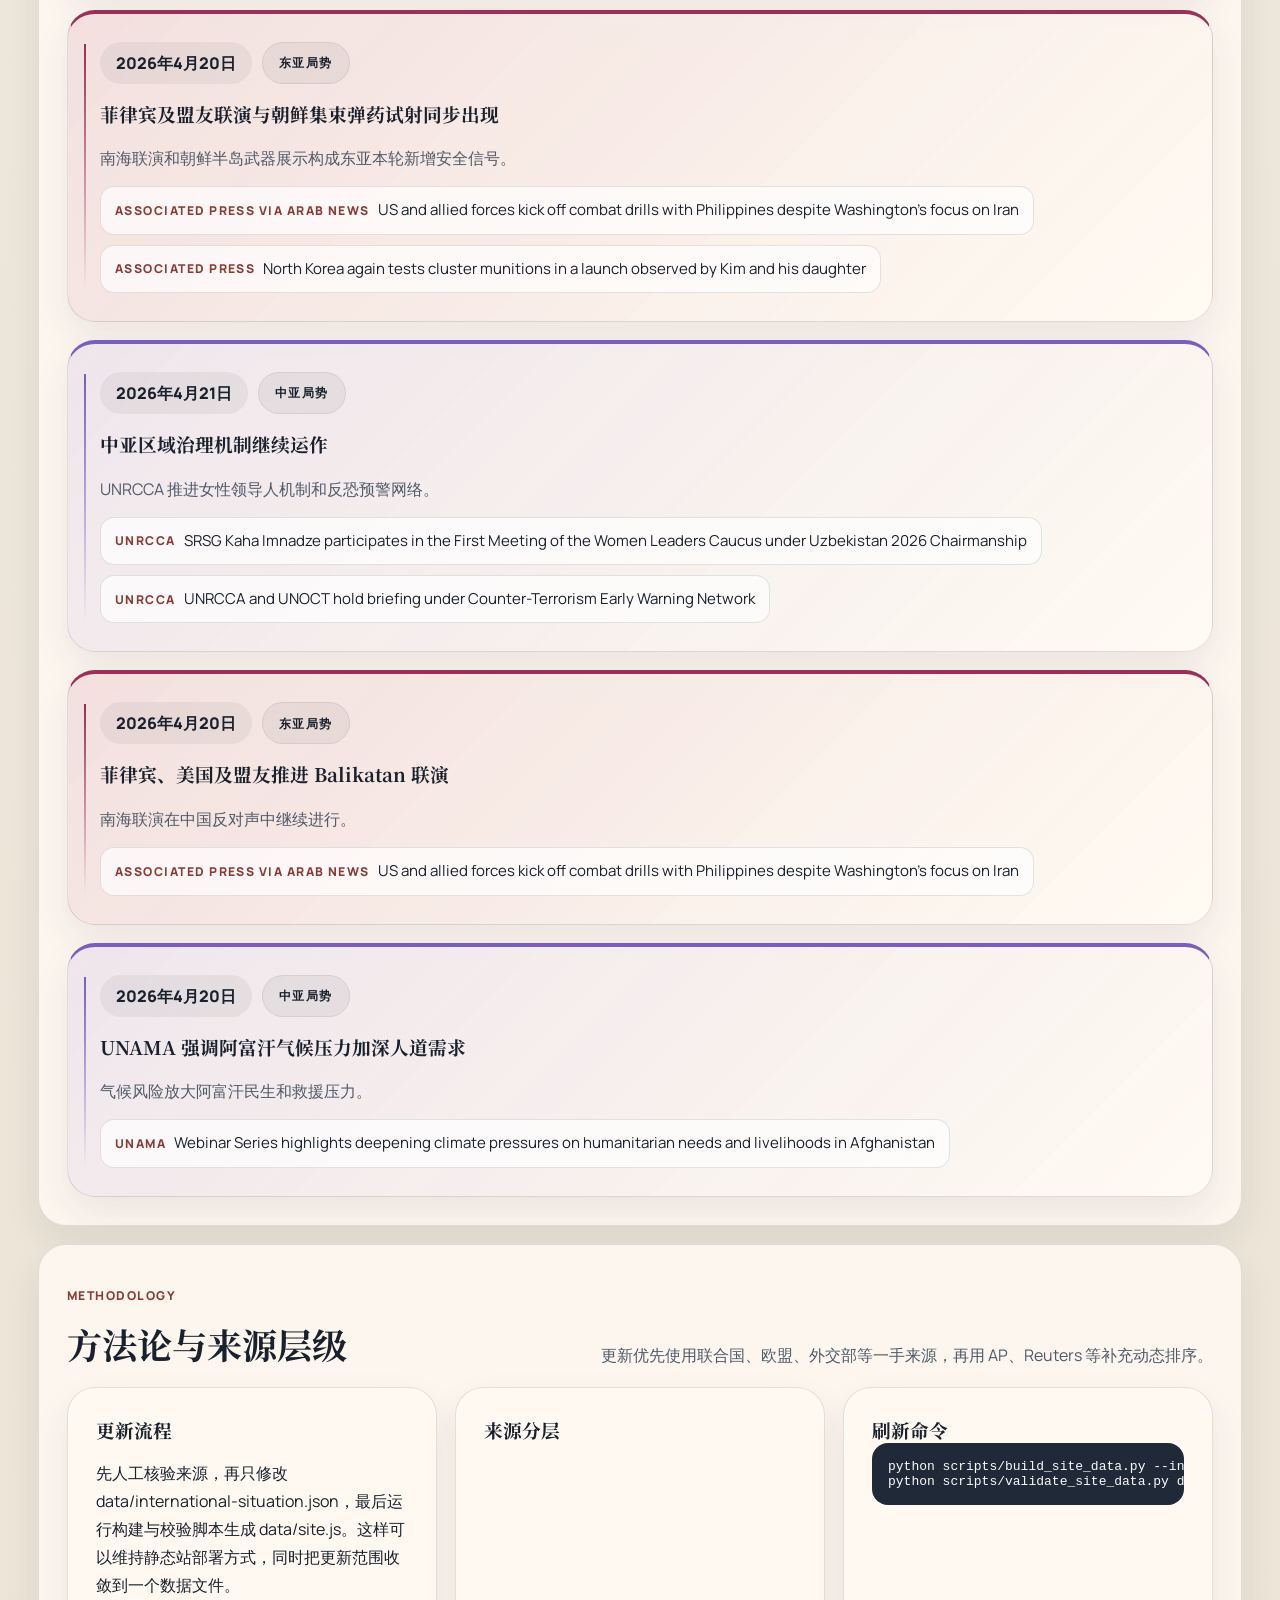
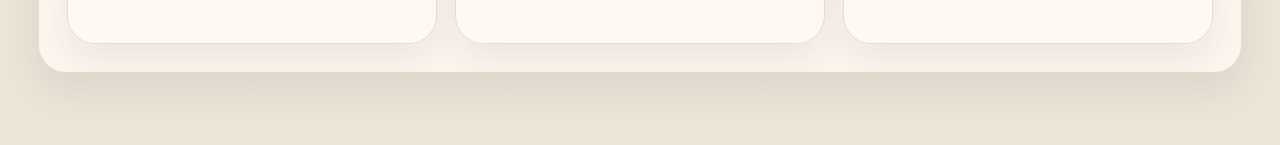
==== commit fa96d689: "Update international situation site snapshot" ====
--- a/index.html
+++ b/index.html
@@ -16,7 +16,7 @@
       rel="stylesheet"
     />
     <link rel="stylesheet" href="./styles.css" />
-    <script src="./data/site.js"></script>
+    <script src="./data/site.js?v=20260425-encoding-fix"></script>
     <script src="./app.js" defer></script>
   </head>
   <body data-page="home">
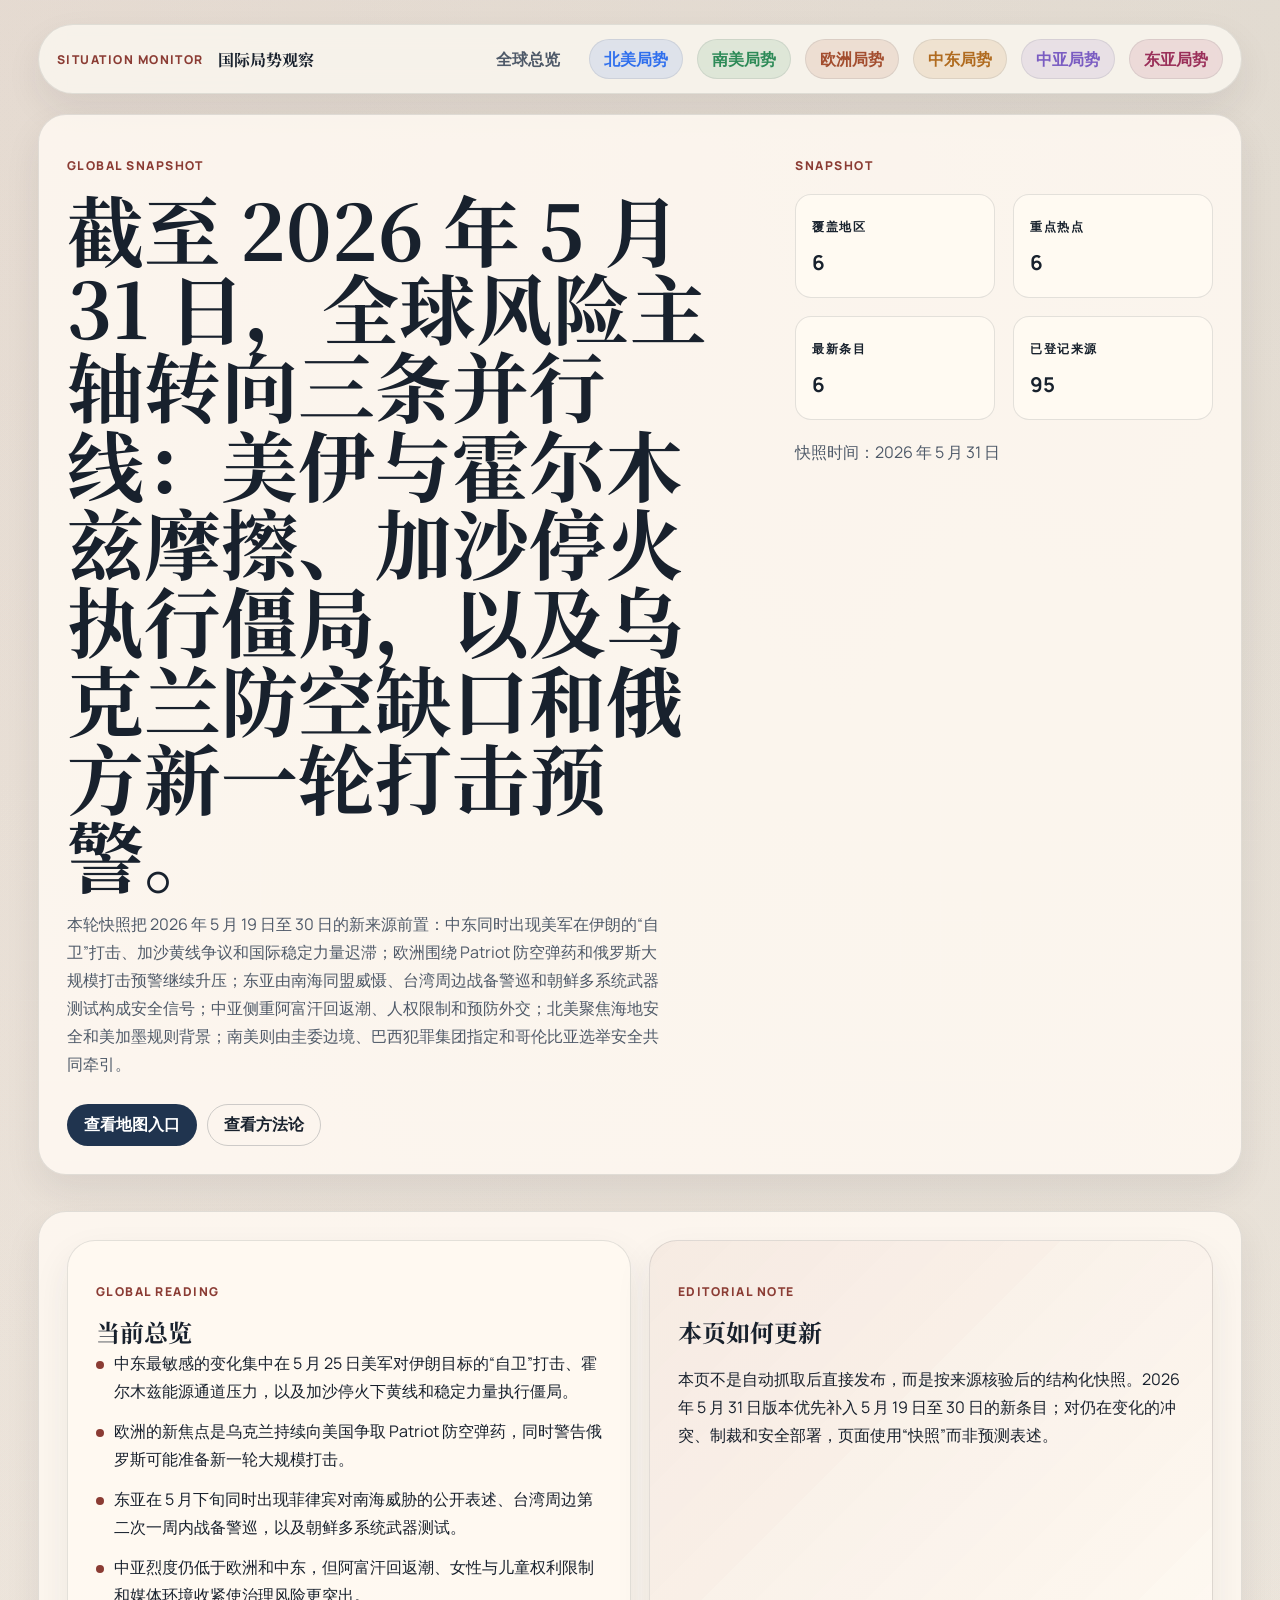
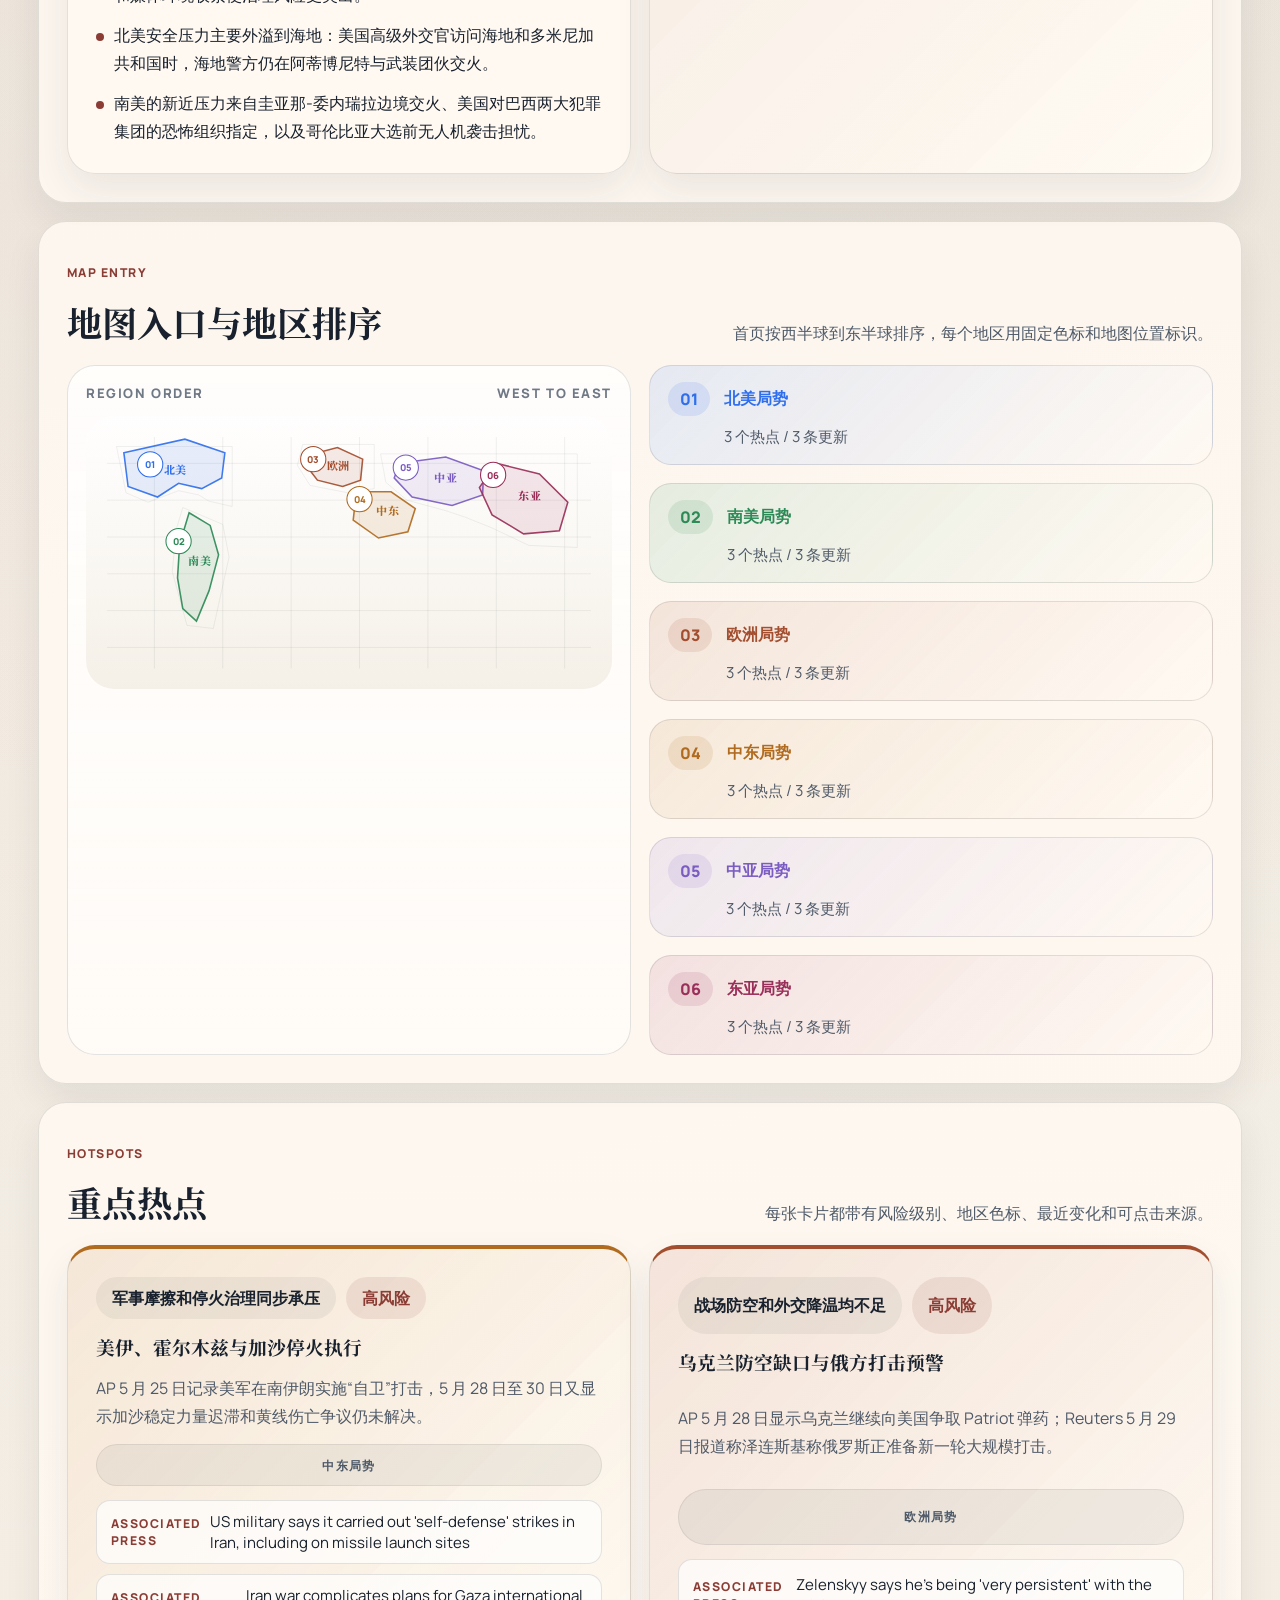
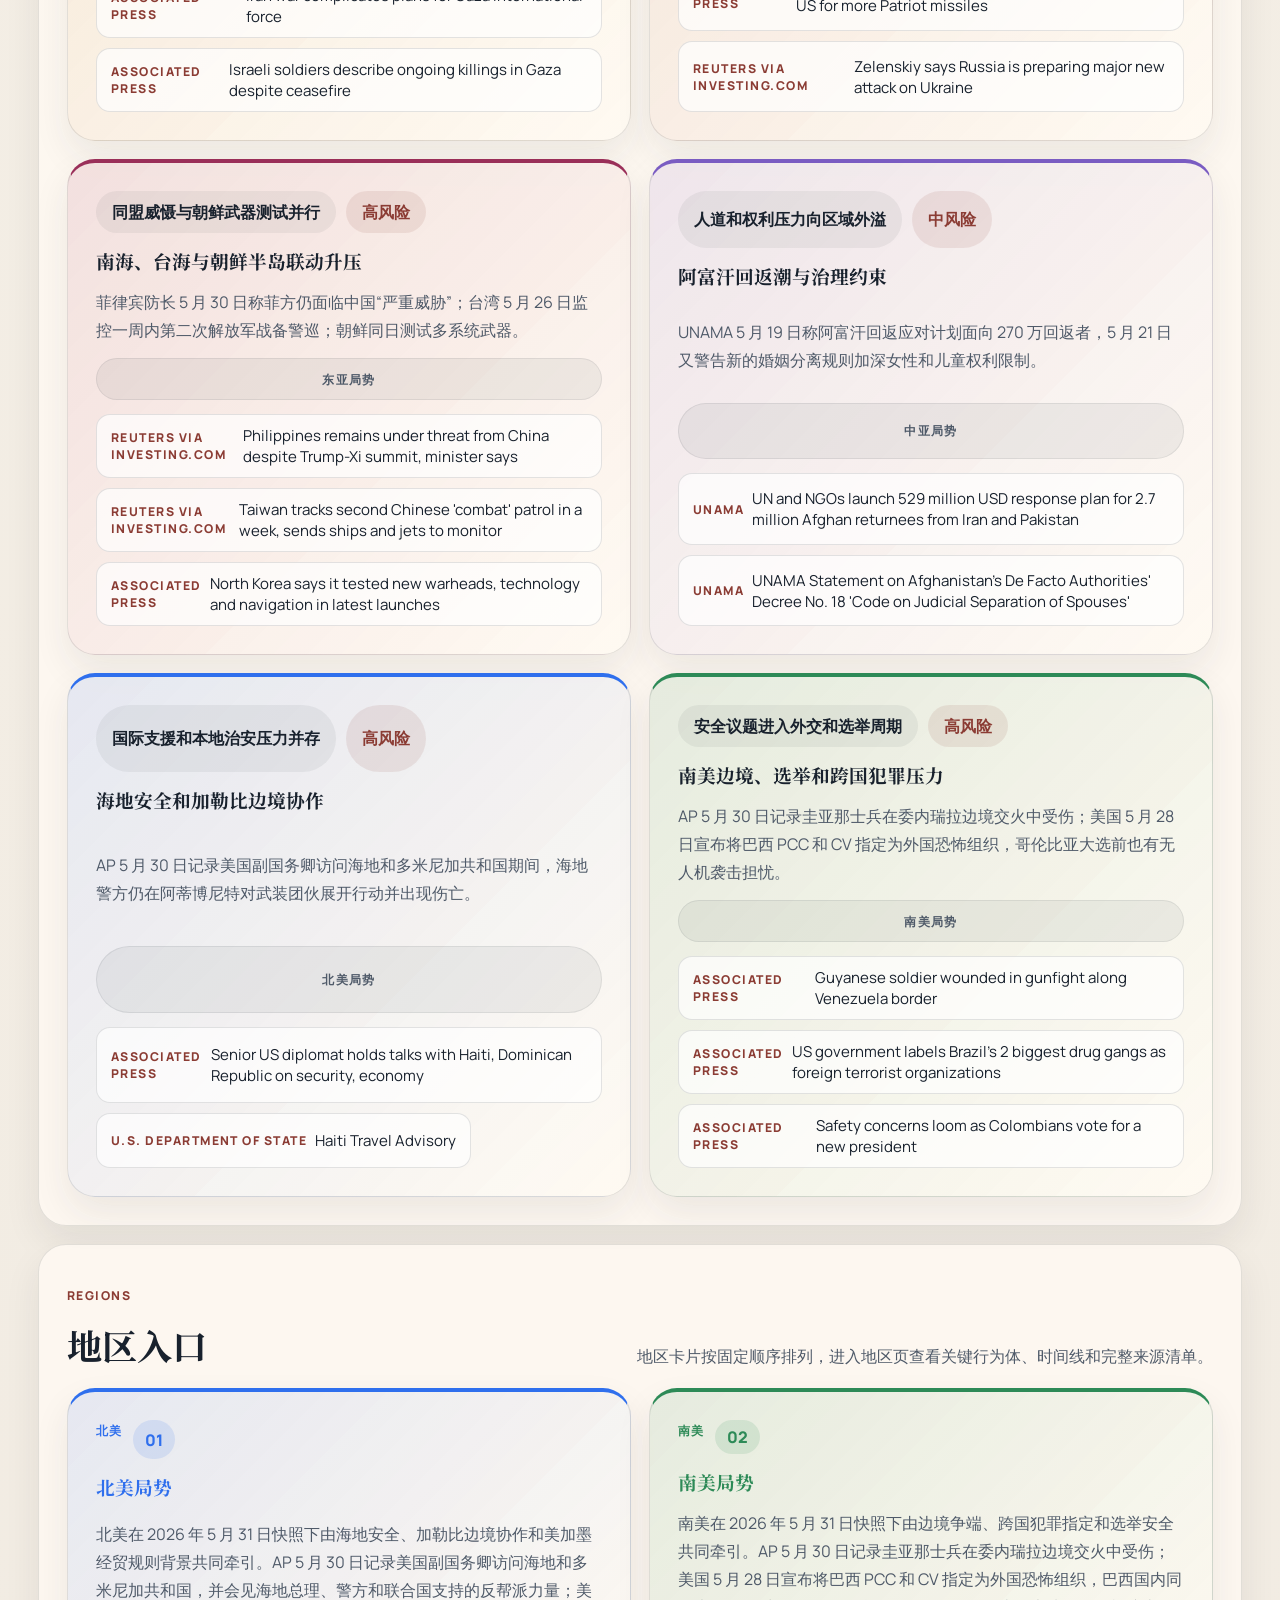
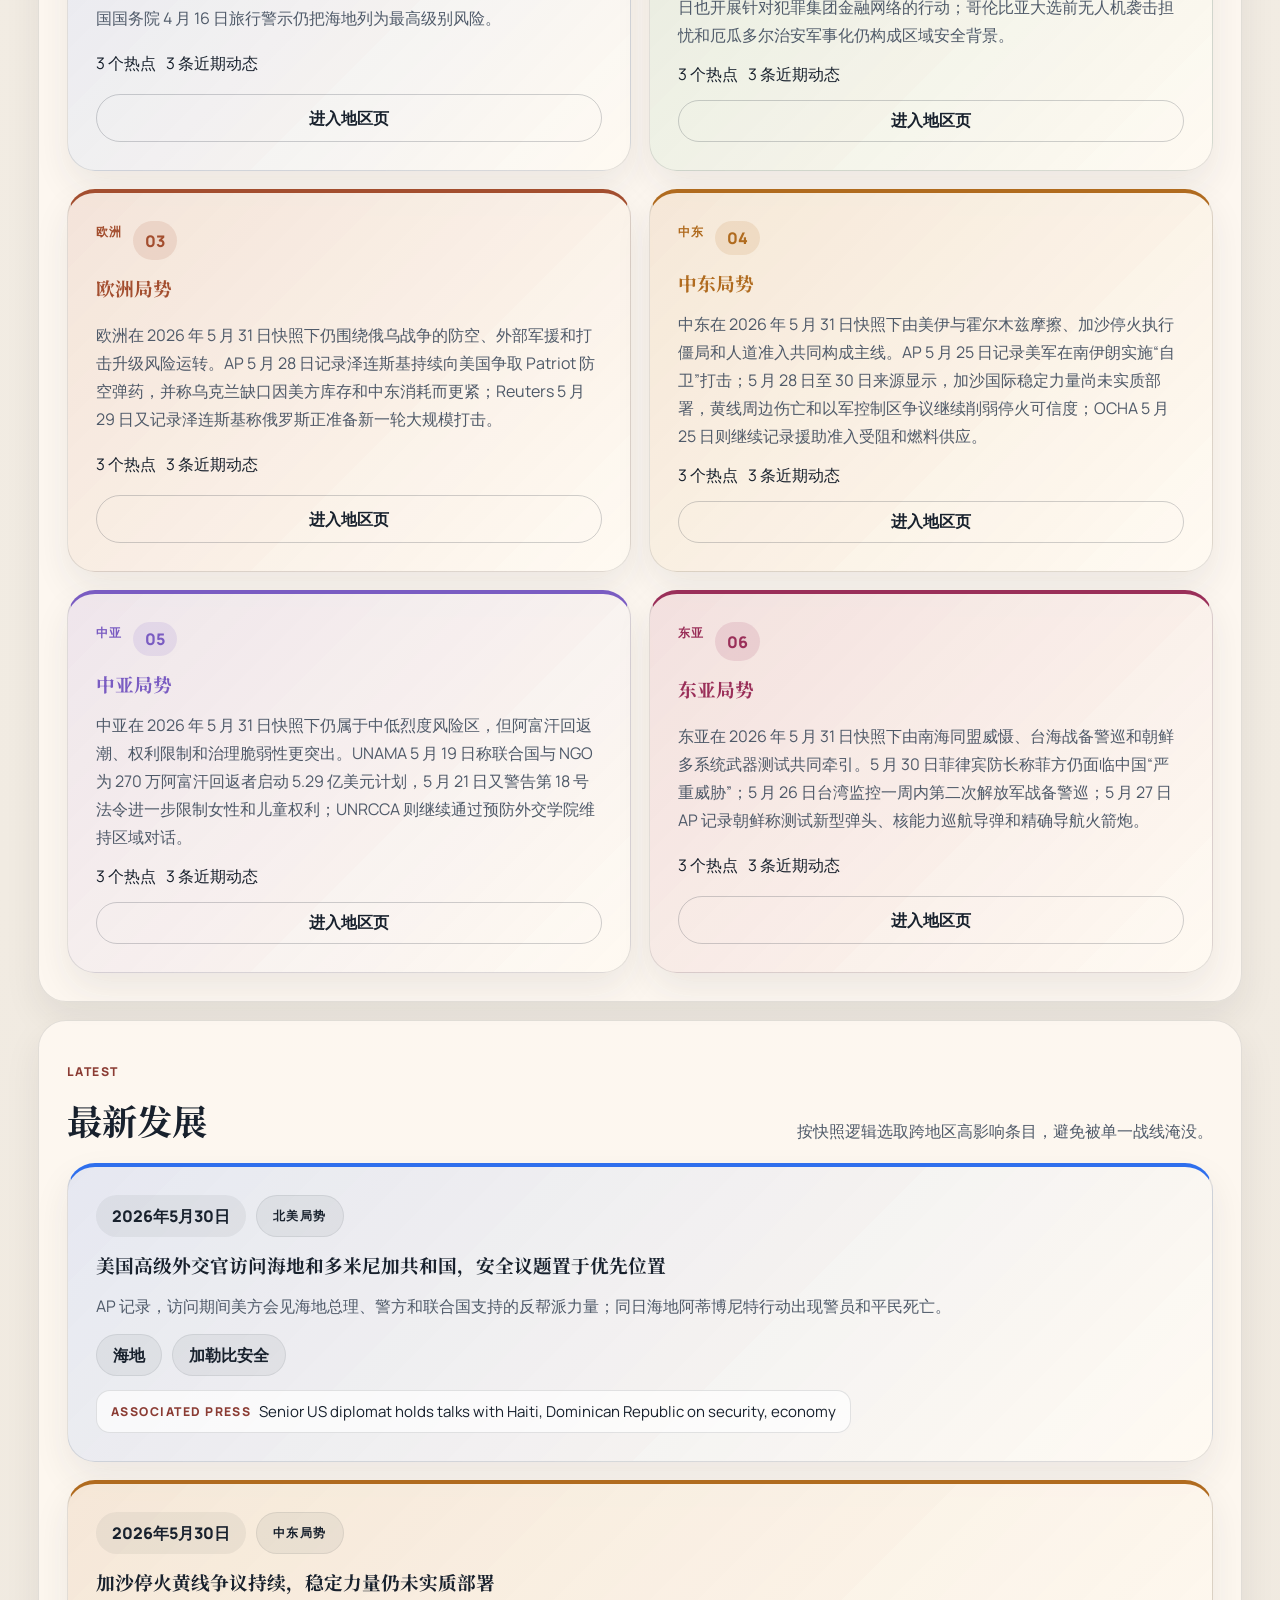
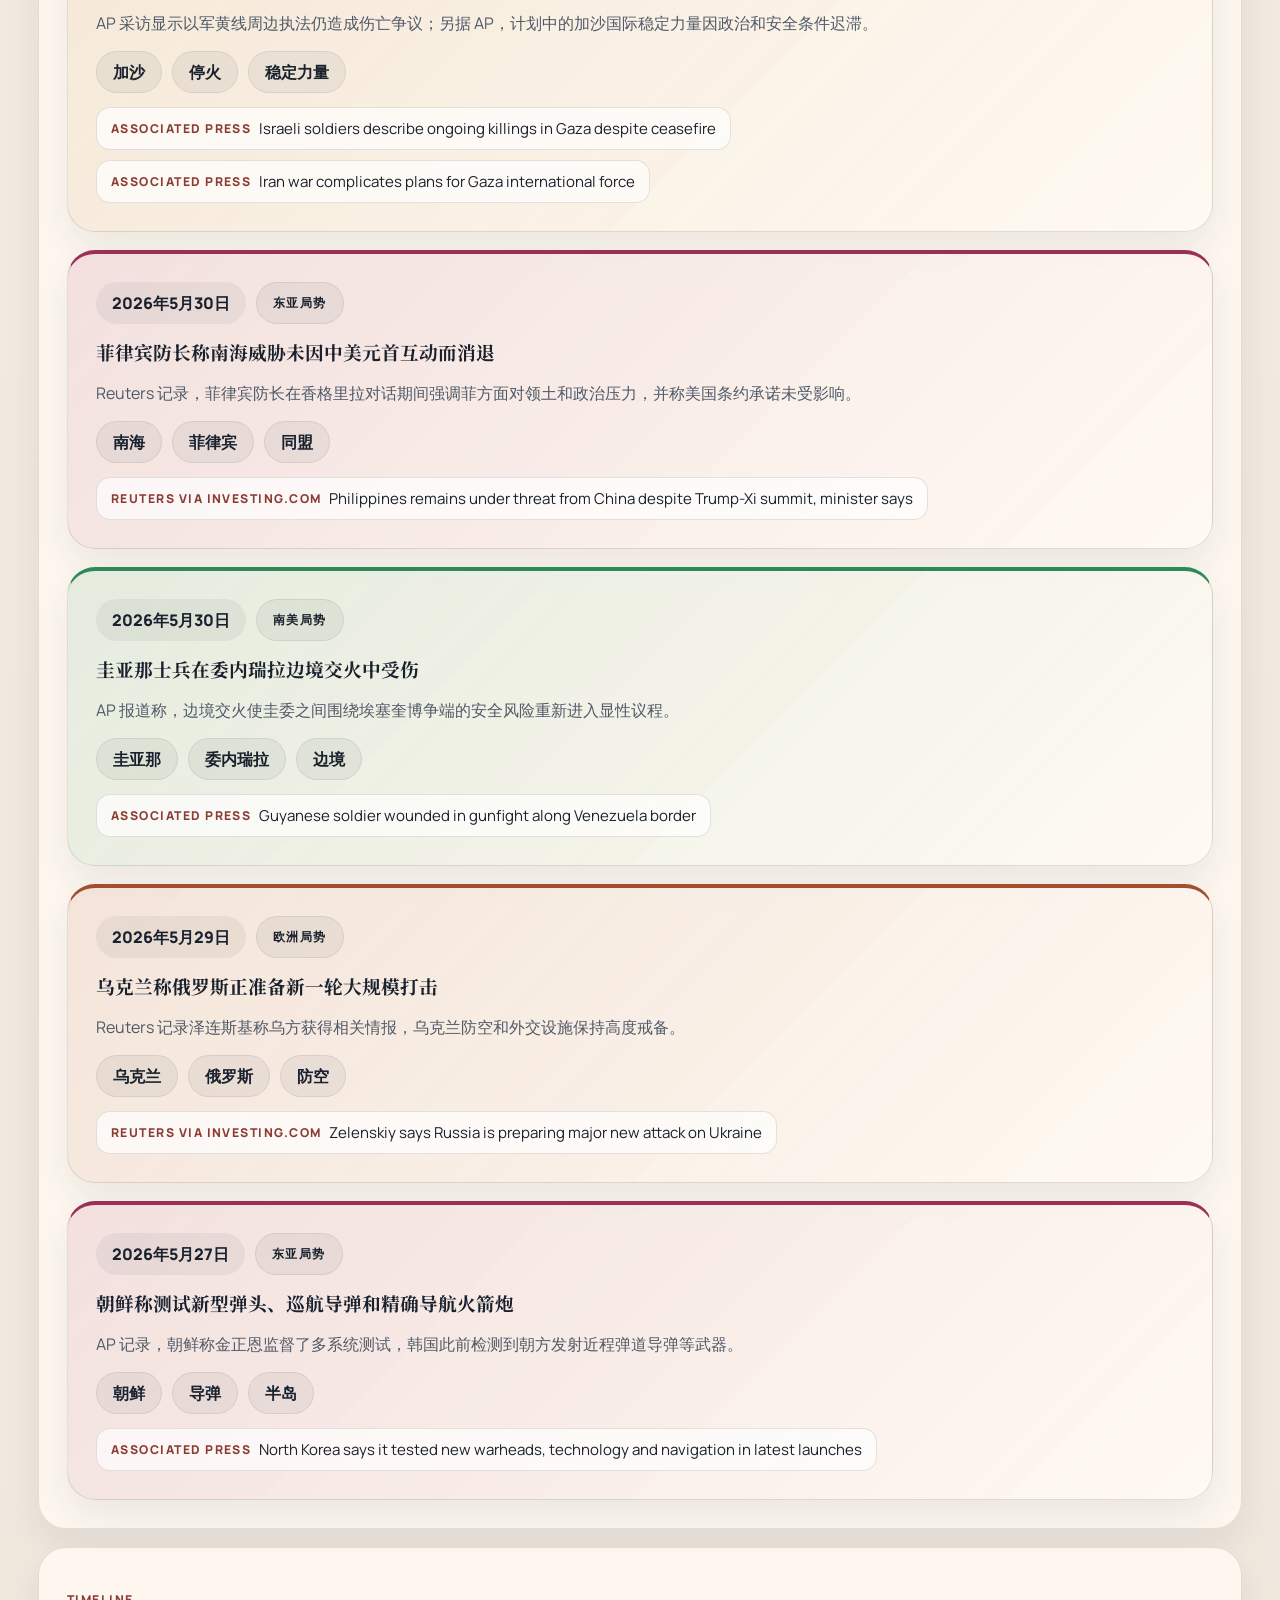
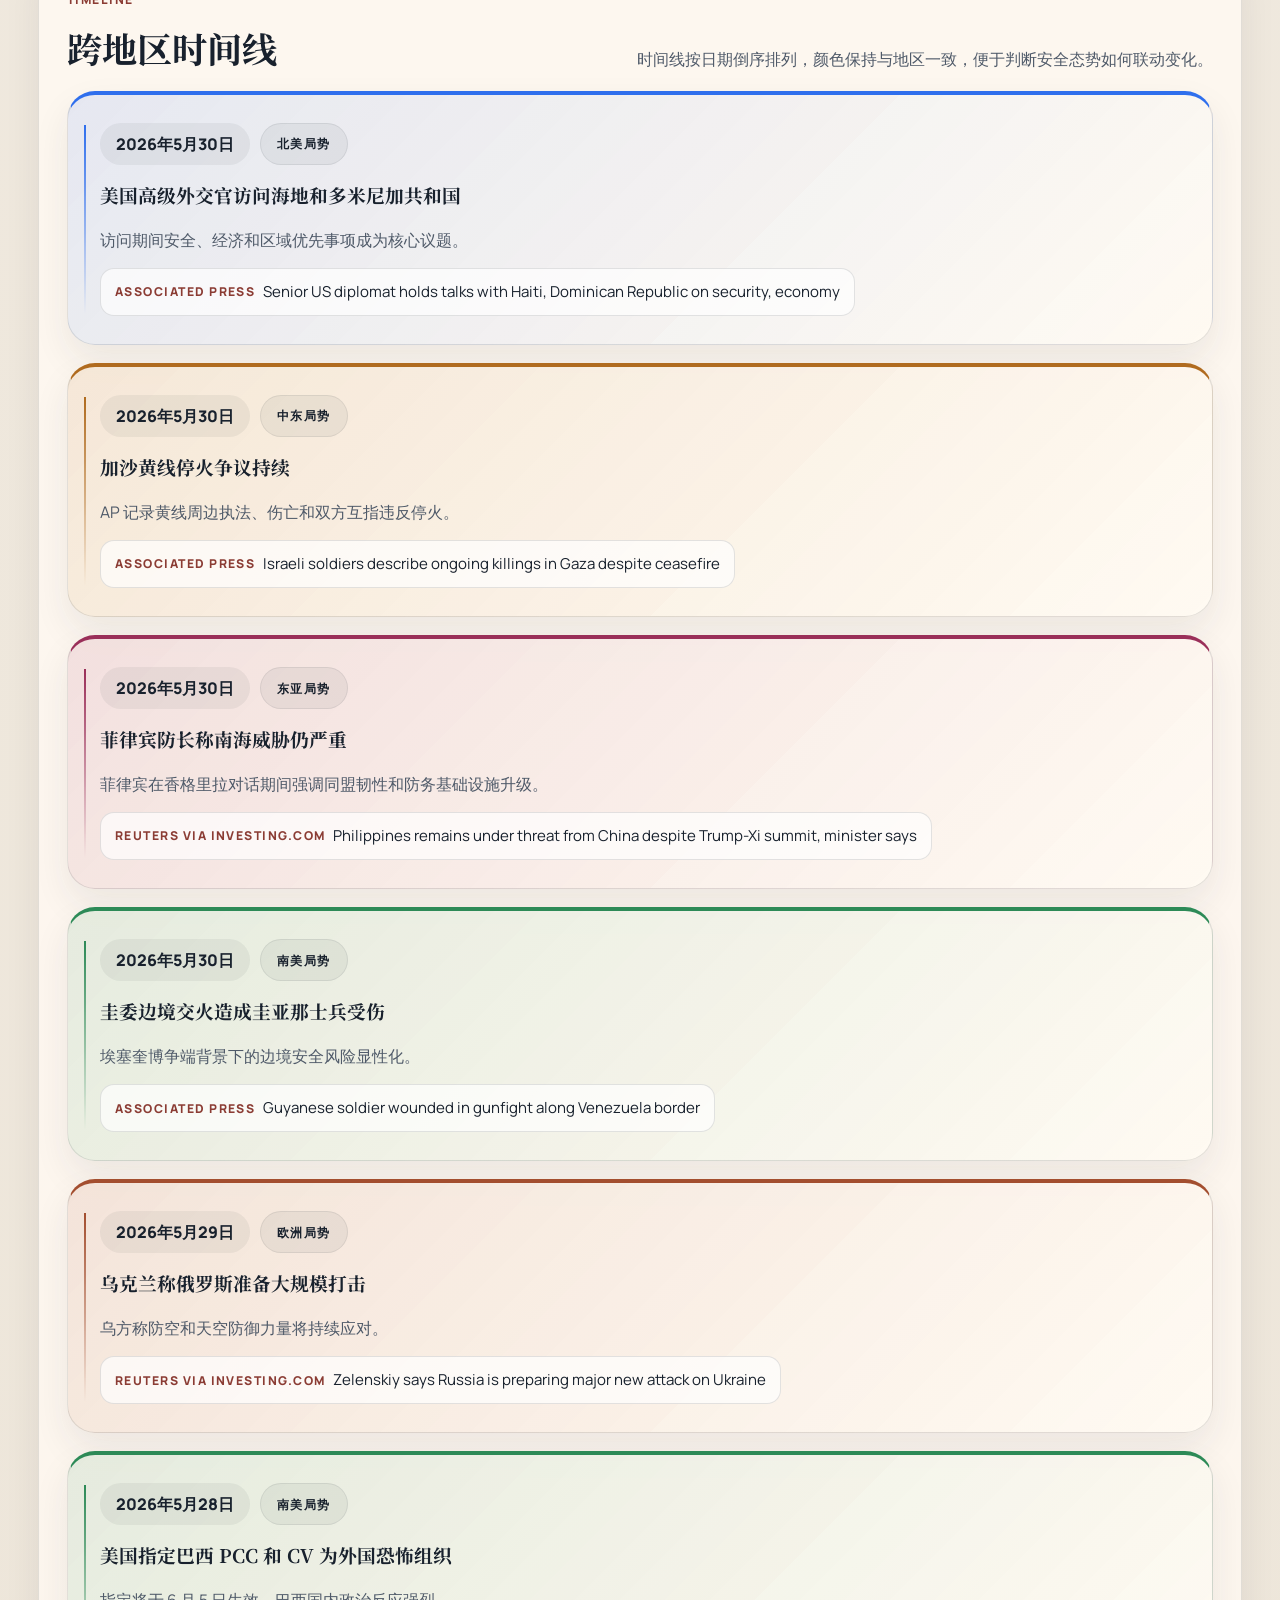
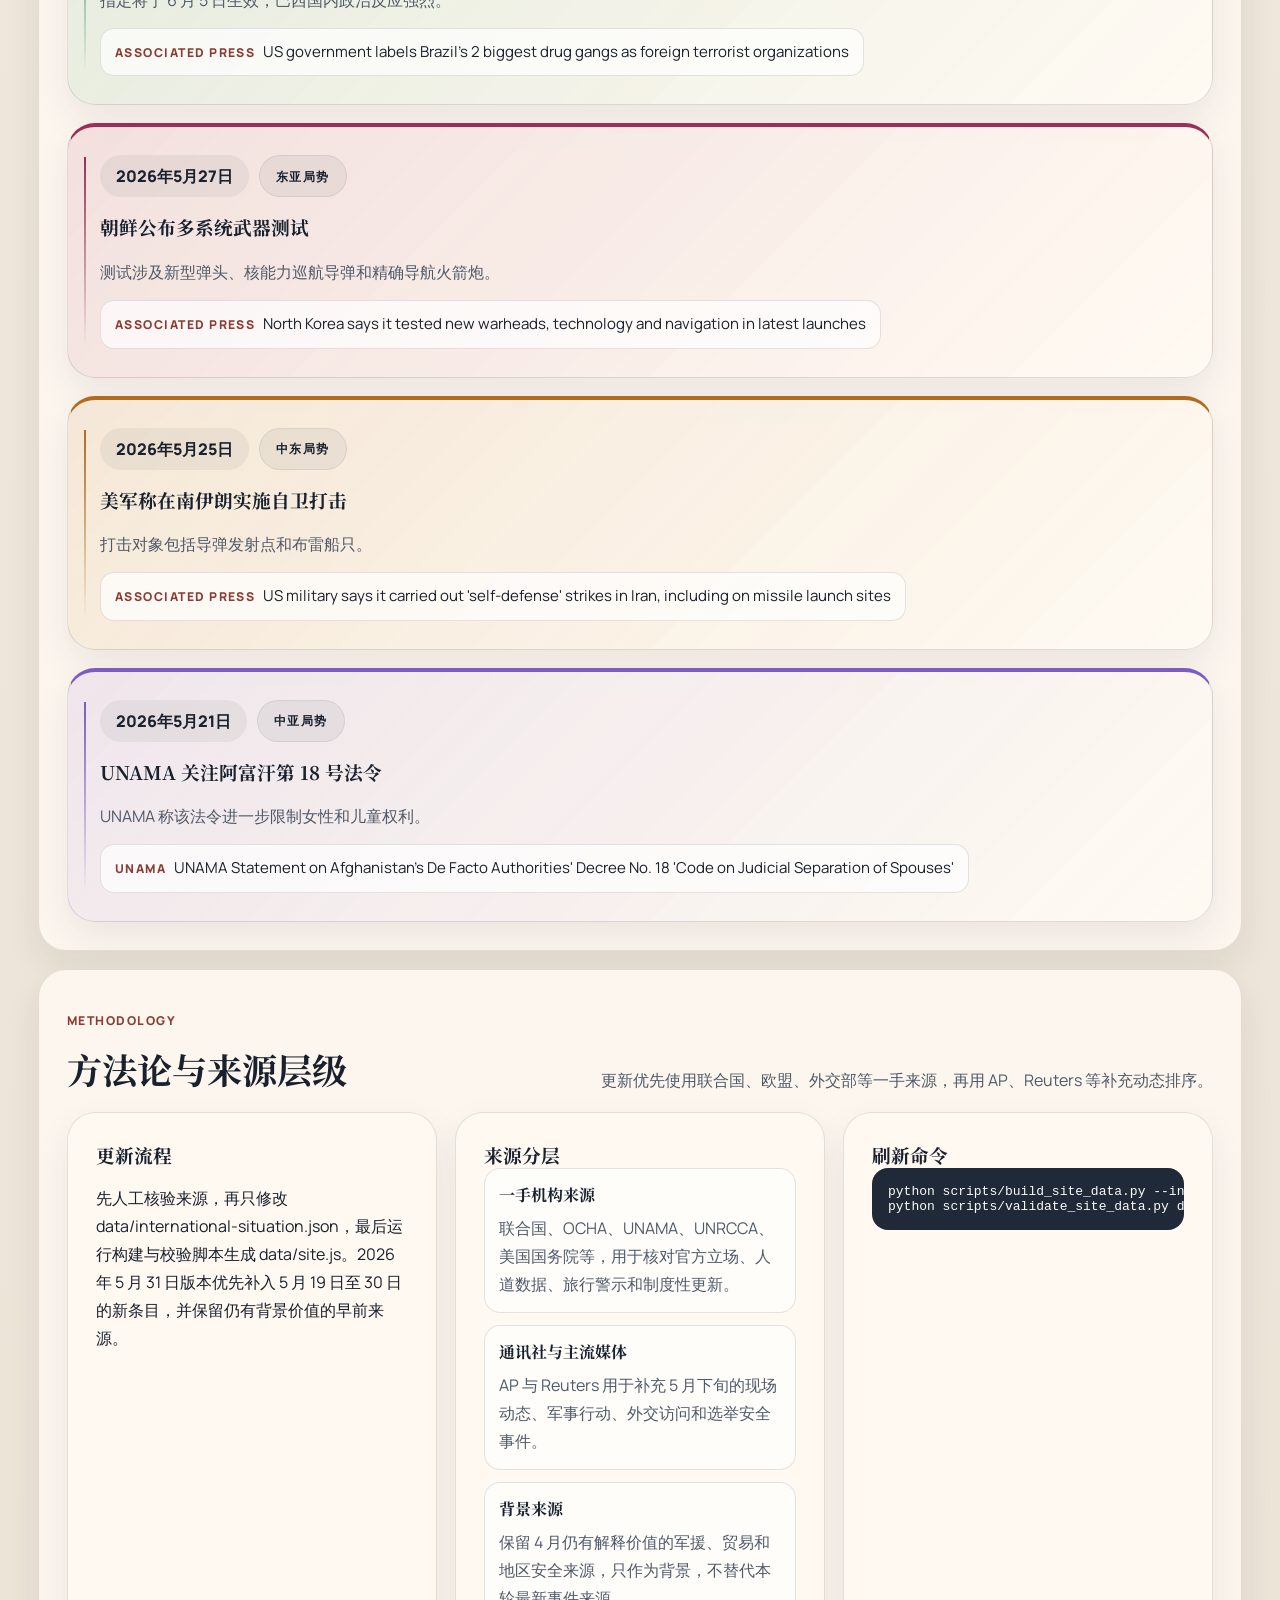
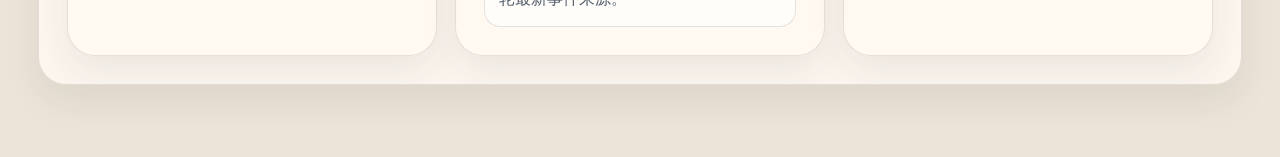
==== commit 35076523: "Refresh international situation snapshot for 2026-05-31" ====
--- a/index.html
+++ b/index.html
@@ -16,7 +16,7 @@
       rel="stylesheet"
     />
     <link rel="stylesheet" href="./styles.css" />
-    <script src="./data/site.js?v=20260425-encoding-fix"></script>
+    <script src="./data/site.js?v=20260531-refresh"></script>
     <script src="./app.js" defer></script>
   </head>
   <body data-page="home">
@@ -150,4 +150,4 @@
       </main>
     </div>
   </body>
-</html>
+</html>
--- a/styles.css
+++ b/styles.css
@@ -729,4 +729,4 @@
     animation: none !important;
     transition: none !important;
   }
-}
+}
